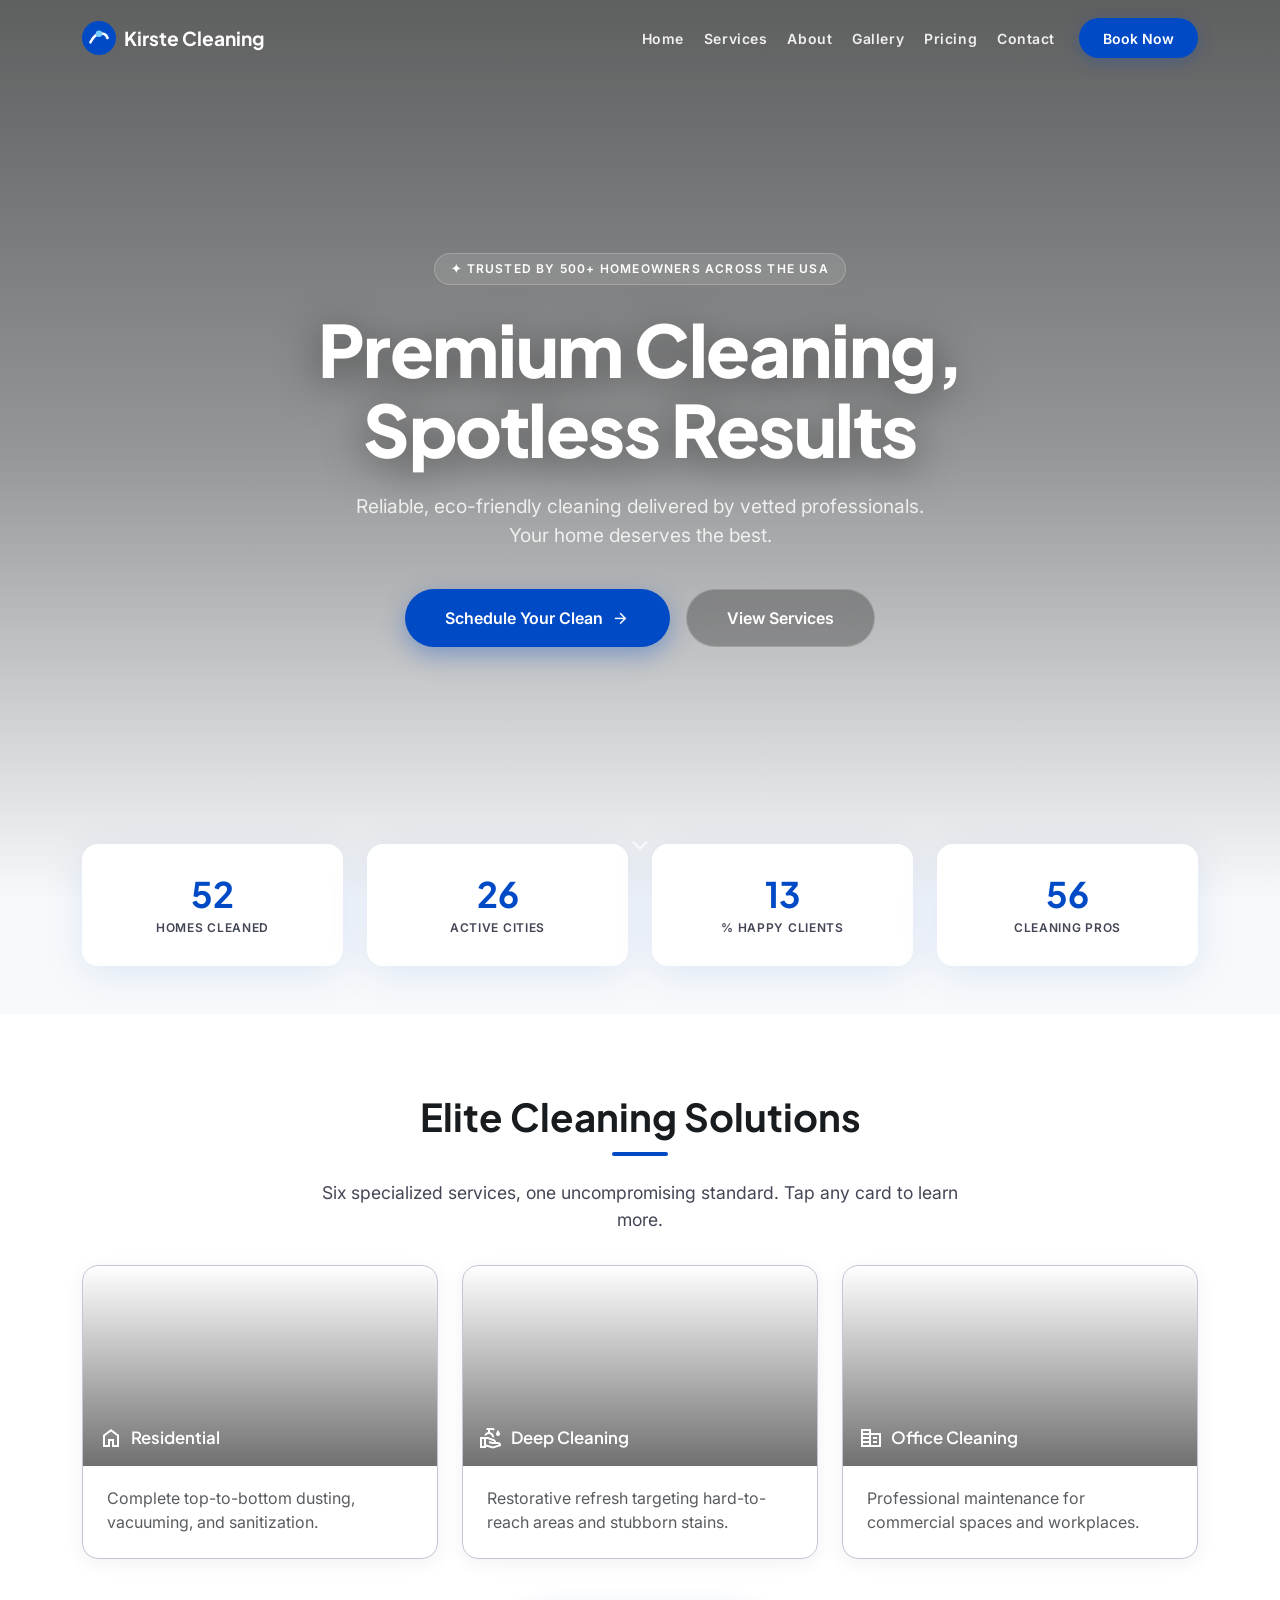
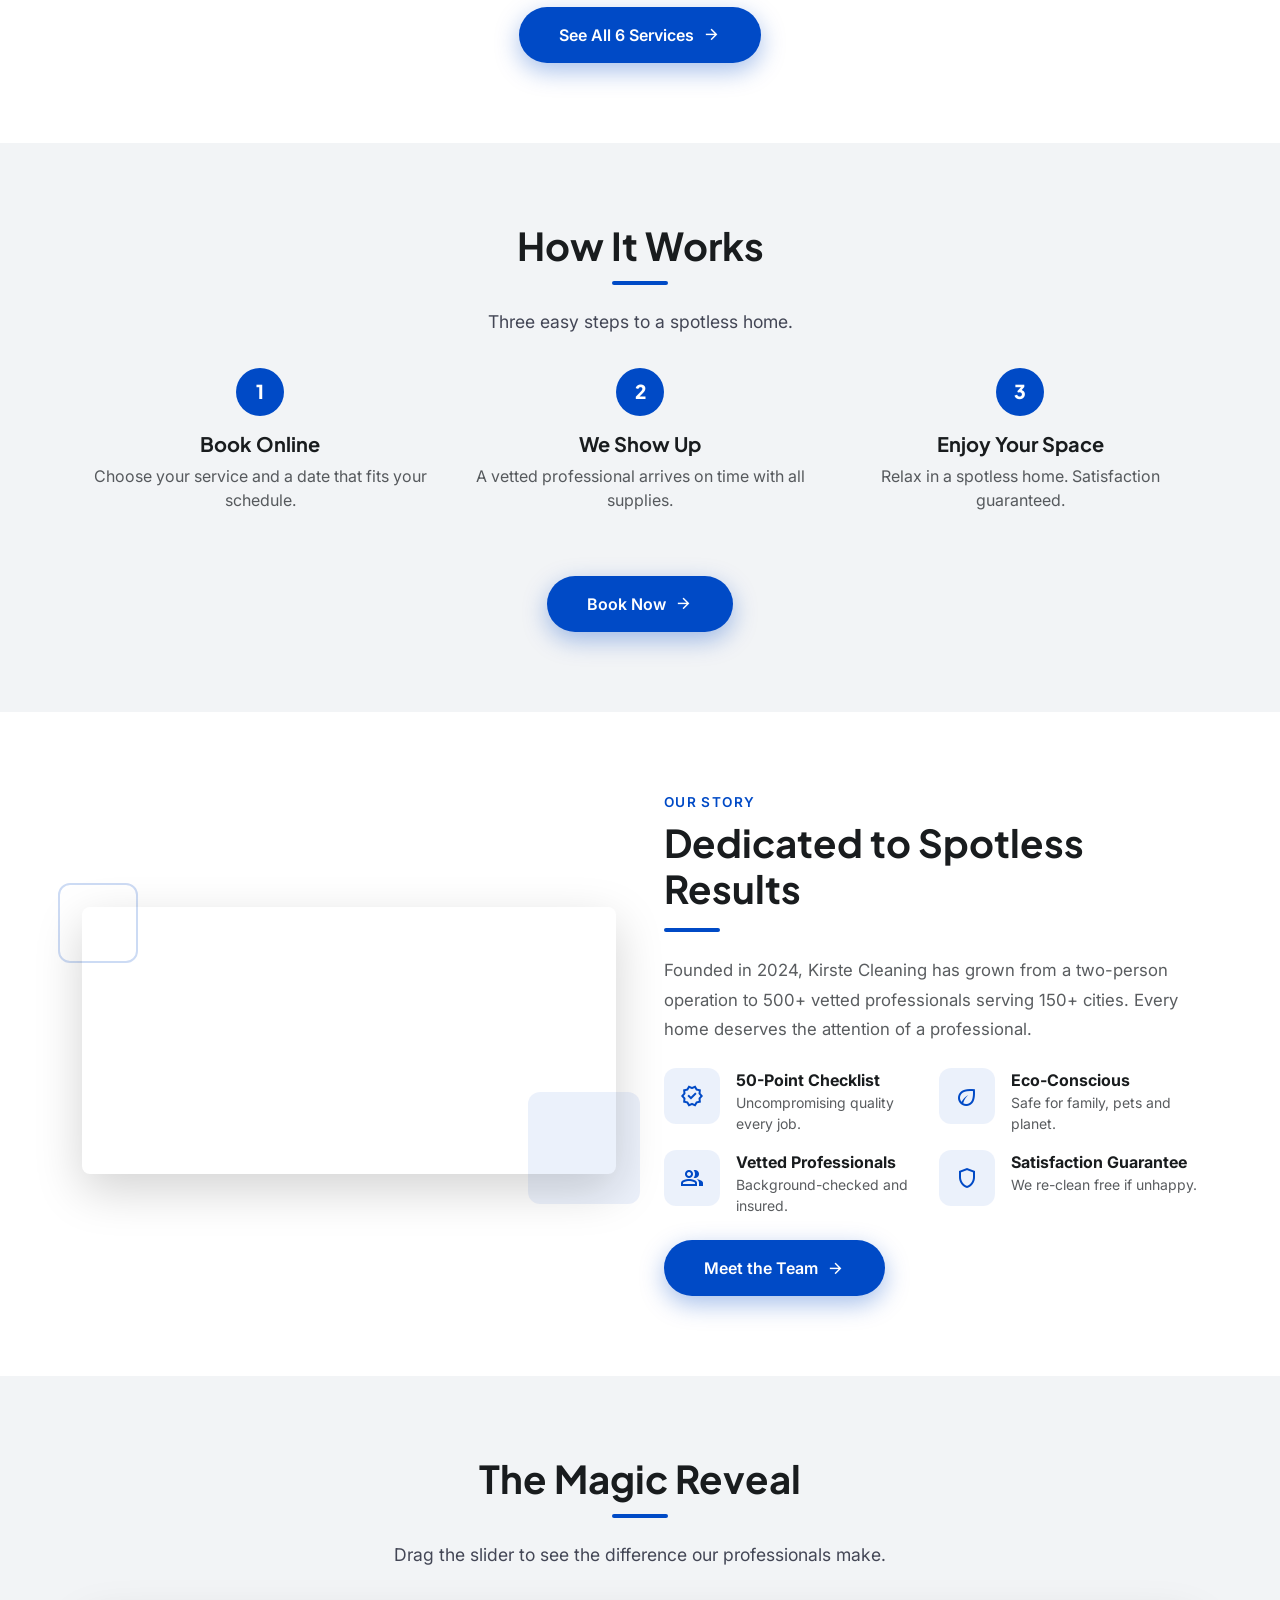
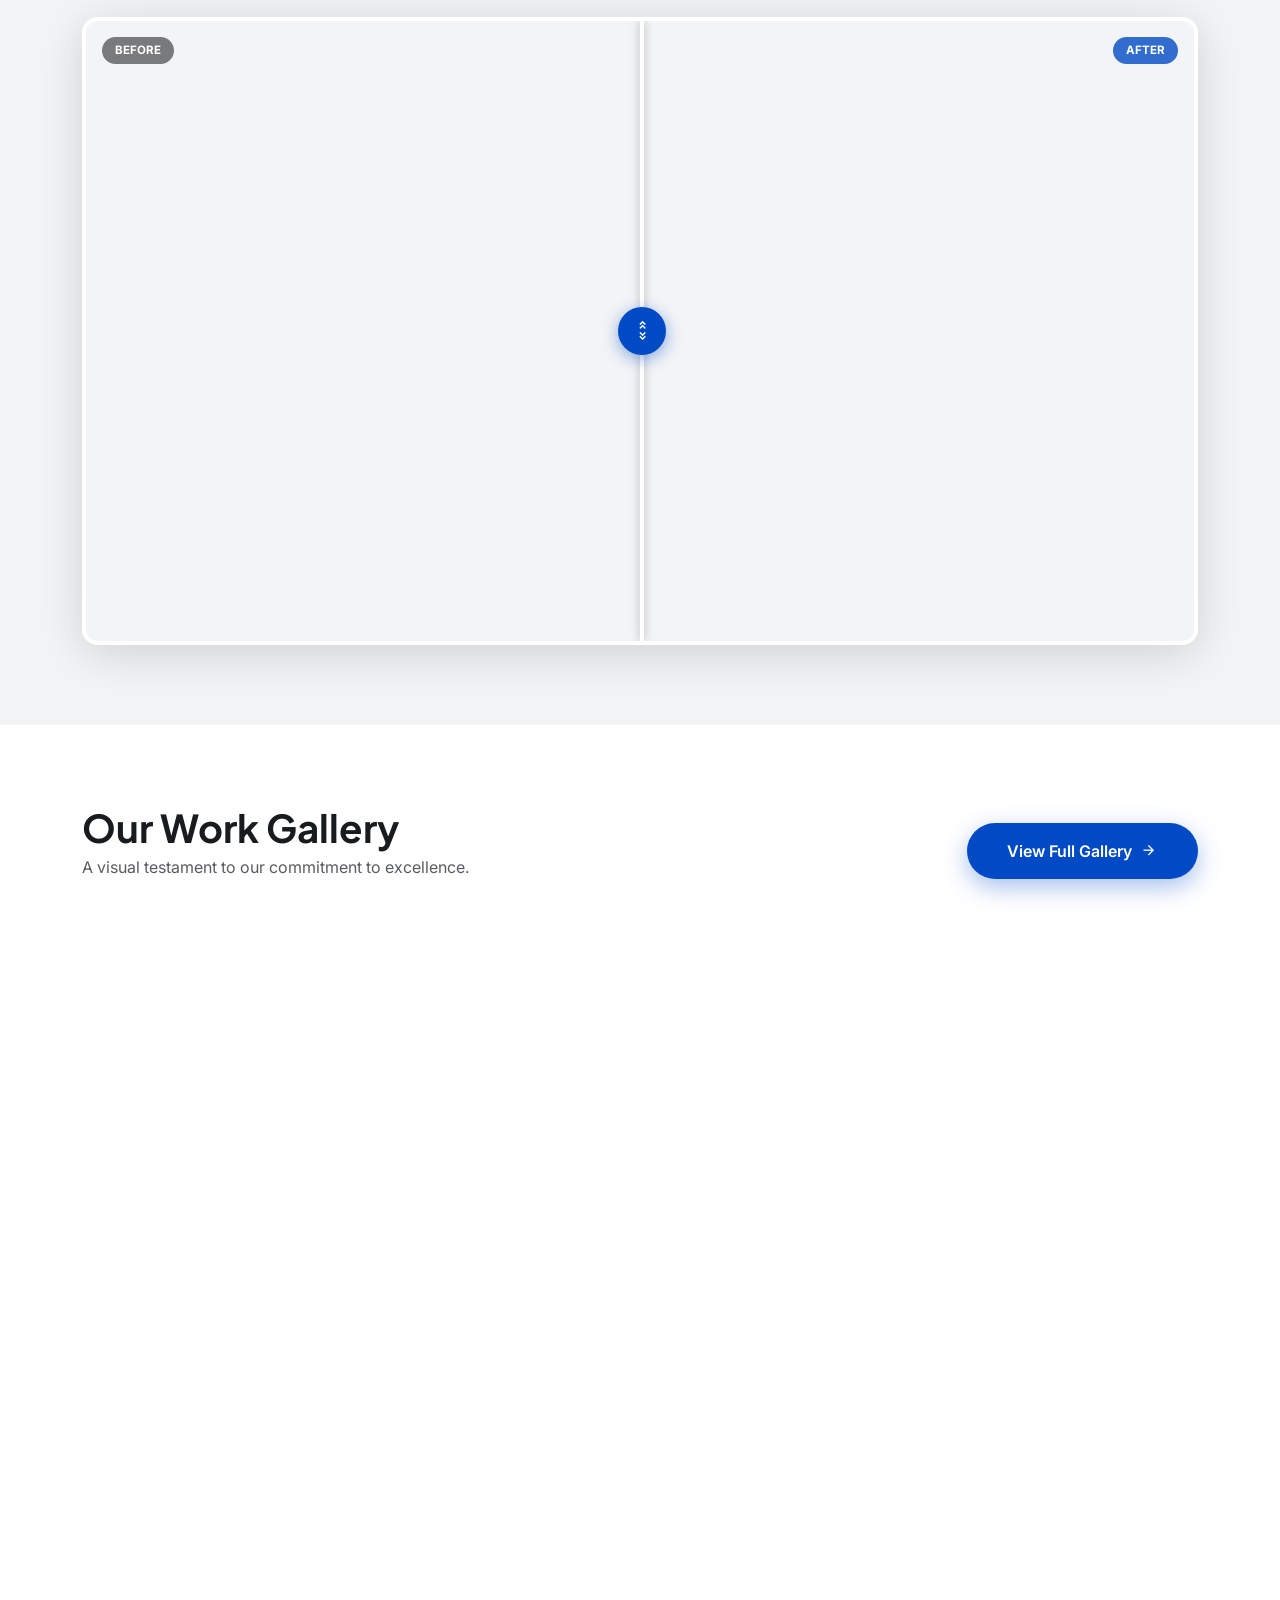
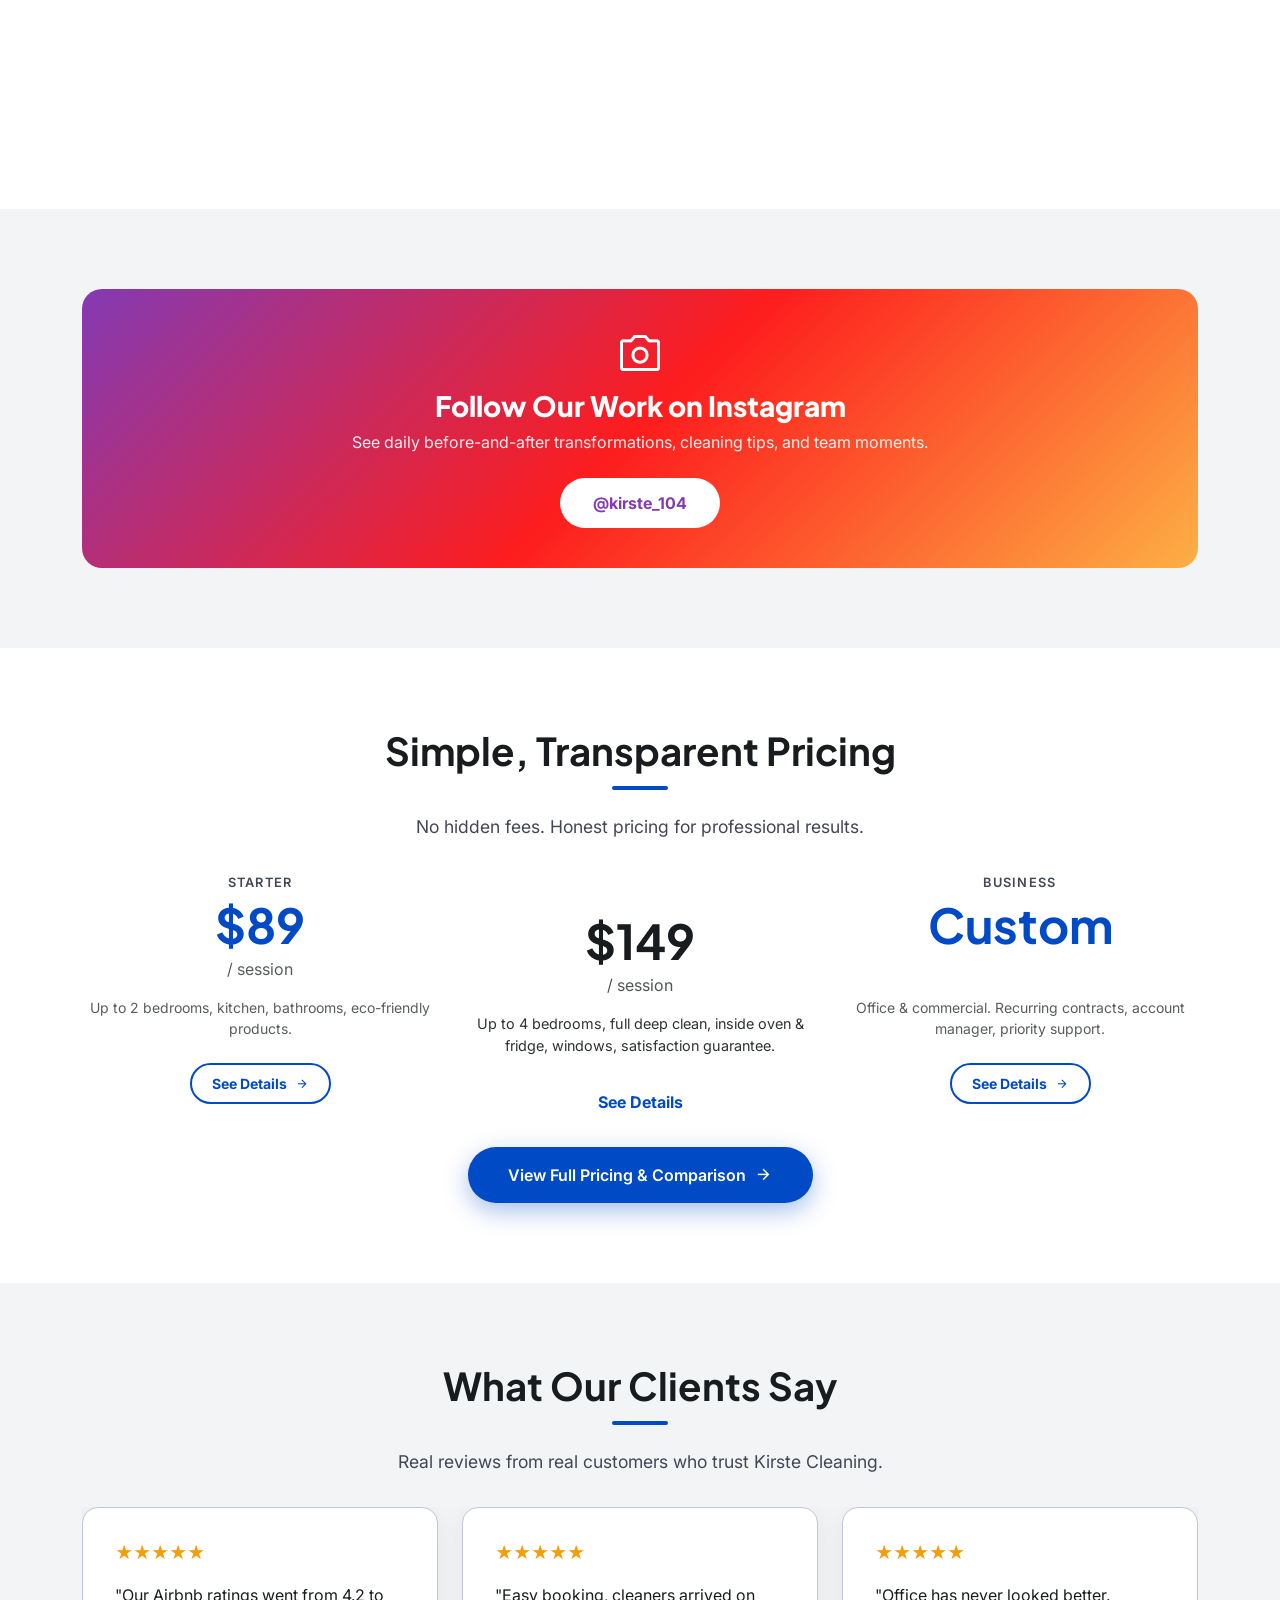
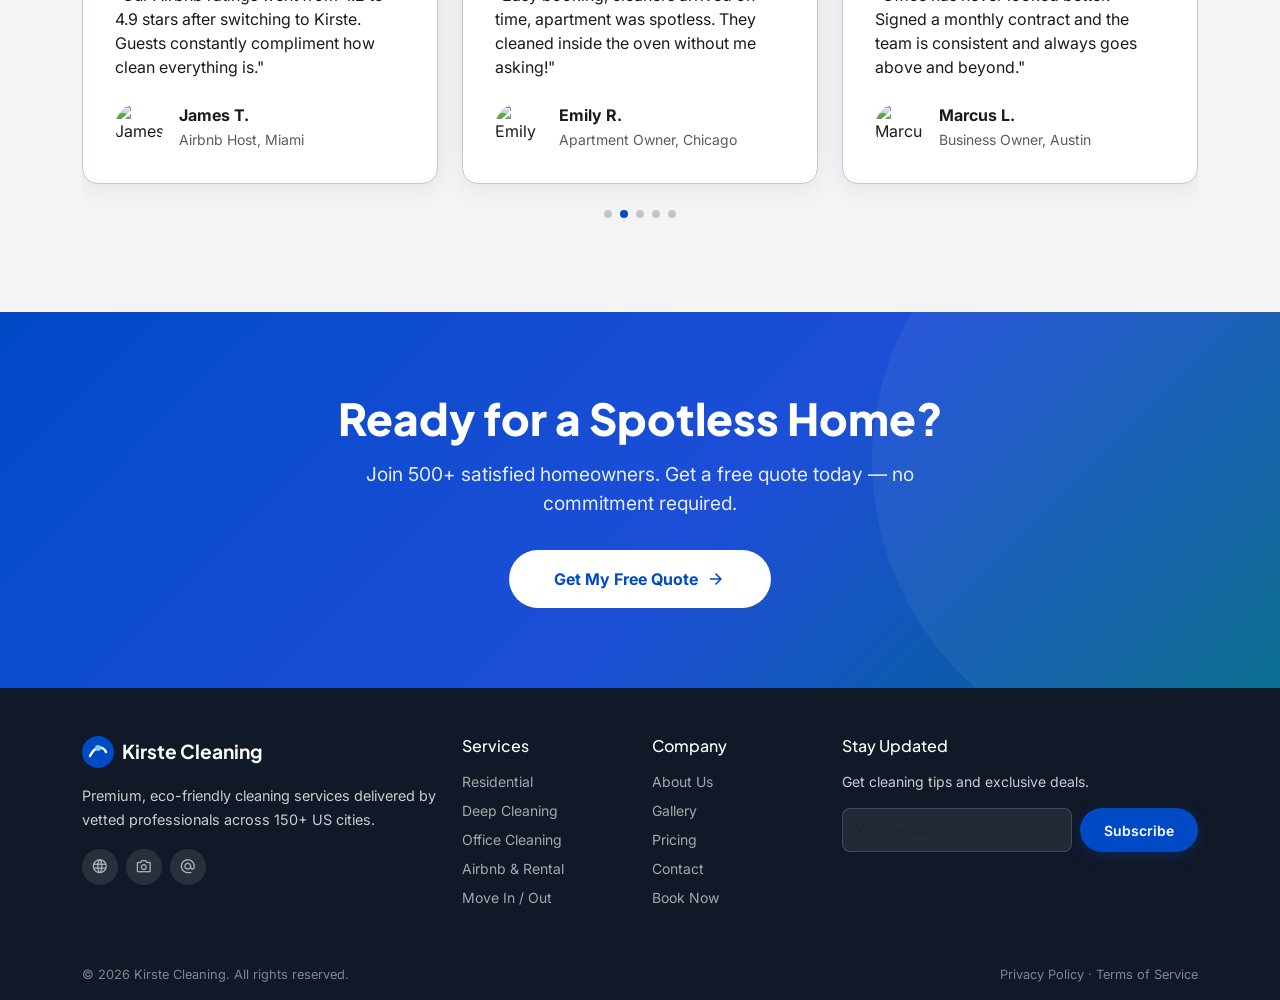
==== index.html @ 47ad7175 "first commit" ====
<!DOCTYPE html>
<html lang="en" class="scroll-smooth">
<head>
  <meta charset="UTF-8" />
  <meta name="viewport" content="width=device-width, initial-scale=1.0" />
  <title>Kirste Cleaning | Premium Professional Cleaning Across the USA</title>
  <meta name="description" content="Kirste Cleaning — premium, eco-friendly cleaning services across 150+ US cities. Book online today." />
  <link rel="stylesheet" href="https://cdn.jsdelivr.net/npm/bootstrap@5.3.3/dist/css/bootstrap.min.css" />
  <link rel="preconnect" href="https://fonts.googleapis.com" />
  <link rel="preconnect" href="https://fonts.gstatic.com" crossorigin />
  <link href="https://fonts.googleapis.com/css2?family=Inter:wght@400;500;600&family=Plus+Jakarta+Sans:wght@600;700;800&display=swap" rel="stylesheet" />
  <link href="https://fonts.googleapis.com/css2?family=Material+Symbols+Outlined:wght,FILL@100..700,0..1&display=swap" rel="stylesheet" />
  <link href="https://cdn.jsdelivr.net/npm/aos@2.3.4/dist/aos.css" rel="stylesheet" />
  <link rel="stylesheet" href="https://cdn.jsdelivr.net/npm/swiper@11/swiper-bundle.min.css" />
<style>
  :root { --primary:#004ac6; --primary-container:#2563eb; --secondary:#00668a; --background:#f7f9fb; --surface-low:#f2f4f6; --on-surface:#191c1e; --on-surface-variant:#434655; --outline-variant:#c3c6d7; }
  *,*::before,*::after{box-sizing:border-box} html{scroll-behavior:smooth}
  body{font-family:'Inter',sans-serif;background:var(--background);color:var(--on-surface);overflow-x:hidden}
  h1,h2,h3,h4,h5,h6{font-family:'Plus Jakarta Sans',sans-serif}
  /* Navbar */
  #navbar{position:fixed;top:0;width:100%;z-index:1050;transition:all .4s;padding:1rem 0}
  #navbar.scrolled{background:rgba(255,255,255,.96)!important;box-shadow:0 2px 24px rgba(0,74,198,.08);padding:.5rem 0}
  #navbar.scrolled .nav-link,#navbar.scrolled .navbar-brand span{color:var(--on-surface)!important}
  .nav-link{color:rgba(255,255,255,.9)!important;font-size:14px;font-weight:600;letter-spacing:.04em;transition:color .2s}
  .nav-link:hover{color:#fff!important}
  #navbar.scrolled .nav-link:hover,#navbar.scrolled .nav-link.active{color:var(--primary)!important}
  .navbar-brand span{font-family:'Plus Jakarta Sans',sans-serif;font-weight:700;font-size:1.2rem;color:#fff;transition:color .3s}
  .btn-book{background:var(--primary);color:#fff;border-radius:9999px;font-size:14px;font-weight:600;padding:.6rem 1.5rem;border:none;transition:all .25s;box-shadow:0 4px 16px rgba(0,74,198,.25)}
  .btn-book:hover{background:var(--primary-container);color:#fff;transform:scale(1.04)}
  .navbar-toggler{border-color:rgba(255,255,255,.4)} .navbar-toggler-icon{filter:invert(1)}
  #navbar.scrolled .navbar-toggler{border-color:var(--outline-variant)} #navbar.scrolled .navbar-toggler-icon{filter:none}
  /* Hero */
  #hero{position:relative;height:100vh;display:flex;align-items:center;justify-content:center;overflow:hidden}
  .hero-bg{position:absolute;inset:0;overflow:hidden}
  .hero-bg video{width:100%;height:100%;object-fit:cover;display:block}
  .hero-overlay{position:absolute;inset:0;background:linear-gradient(to bottom,rgba(0,0,0,.62),rgba(0,0,0,.4),var(--background));z-index:1}
  .hero-content{position:relative;z-index:2;text-align:center;color:#fff;max-width:900px;padding:0 1rem}
  .badge-trust{display:inline-block;background:rgba(255,255,255,.1);backdrop-filter:blur(8px);border:1px solid rgba(255,255,255,.22);border-radius:9999px;padding:.4rem 1rem;font-size:.75rem;font-weight:600;letter-spacing:.1em;margin-bottom:1.5rem}
  .hero-title{font-size:clamp(2.5rem,6vw,4.5rem);font-weight:800;line-height:1.1;letter-spacing:-.02em;margin-bottom:1.5rem;text-shadow:0 8px 40px rgba(0,0,0,.5)}
  .hero-sub{font-size:1.2rem;color:rgba(255,255,255,.82);margin-bottom:2.5rem}
  .btn-hero{border-radius:9999px;padding:1rem 2.5rem;font-weight:600;font-size:1rem;transition:all .3s;display:inline-flex;align-items:center;gap:.5rem}
  .btn-hero-primary{background:var(--primary);color:#fff;border:none;box-shadow:0 8px 24px rgba(0,74,198,.35)}
  .btn-hero-primary:hover{background:var(--primary-container);color:#fff;transform:translateY(-3px);box-shadow:0 0 30px rgba(37,99,235,.5)}
  .btn-hero-outline{background:rgba(0,0,0,.28);color:#fff;border:1px solid rgba(255,255,255,.2);backdrop-filter:blur(10px)}
  .btn-hero-outline:hover{background:rgba(255,255,255,.18);color:#fff}
  .scroll-down{position:absolute;bottom:2rem;left:50%;transform:translateX(-50%);animation:bounce 2s infinite;z-index:2}
  @keyframes bounce{0%,100%{transform:translateX(-50%) translateY(0)}50%{transform:translateX(-50%) translateY(-10px)}}
  /* Sections */
  .py-section{padding:5rem 0}
  .section-heading{font-size:clamp(1.8rem,3vw,2.6rem);font-weight:700;color:var(--on-surface);margin-bottom:.75rem}
  .section-sub{font-size:1.1rem;color:var(--on-surface-variant);max-width:680px;margin:0 auto 2rem}
  .divider{height:4px;width:3.5rem;background:var(--primary);border-radius:9999px;margin:0 auto 1.5rem}
  /* Stats */
  .stat-card{background:rgba(255,255,255,.95);backdrop-filter:blur(20px);border:1px solid rgba(255,255,255,.7);border-radius:1rem;padding:1.75rem 1rem;text-align:center;box-shadow:0 8px 40px rgba(0,74,198,.1)}
  .stat-num{font-family:'Plus Jakarta Sans',sans-serif;font-size:2.2rem;font-weight:700;color:var(--primary);line-height:1.2}
  .stat-label{font-size:.75rem;font-weight:600;color:var(--on-surface-variant);letter-spacing:.06em;margin-top:.25rem;text-transform:uppercase}
  /* Service cards */
  .service-card{border-radius:1rem;overflow:hidden;background:#fff;border:1px solid var(--outline-variant);transition:all .4s cubic-bezier(.22,1,.36,1);box-shadow:0 4px 20px rgba(0,0,0,.06)}
  .service-card:hover{box-shadow:0 20px 60px rgba(0,74,198,.13);transform:translateY(-6px)}
  .card-img-wrap{height:200px;overflow:hidden;position:relative}
  .card-bg{width:100%;height:100%;object-fit:cover;display:block;transition:transform .6s}
  .service-card:hover .card-bg{transform:scale(1.08)}
  .card-img-wrap video::-webkit-media-controls{display:none!important}
  .card-img-wrap video::-webkit-media-controls-enclosure{display:none!important}
  .card-grad{position:absolute;inset:0;background:linear-gradient(to top,rgba(0,0,0,.56),transparent)}
  .card-lbl{position:absolute;bottom:1rem;left:1rem;color:#fff;display:flex;align-items:center;gap:.5rem;font-family:'Plus Jakarta Sans',sans-serif;font-weight:600;font-size:1.05rem}
  .card-body-pad{padding:1.25rem 1.5rem 1.5rem}
  .learn-link{color:var(--primary);font-size:.875rem;font-weight:600;text-decoration:none;display:inline-flex;align-items:center;gap:.4rem;transition:gap .2s}
  .service-card:hover .learn-link{gap:.75rem}
  /* BA Slider */
  .ba-wrap{position:relative;overflow:hidden;border-radius:1rem;box-shadow:0 8px 48px rgba(0,0,0,.15);border:4px solid #fff;aspect-ratio:16/9}
  .ba-after,.ba-before{position:absolute;inset:0;background-size:cover;background-position:center}
  .ba-before{z-index:2;width:50%}
  .ba-handle{position:absolute;top:0;bottom:0;left:50%;width:4px;background:#fff;z-index:3;cursor:ew-resize;box-shadow:0 0 10px rgba(0,0,0,.3)}
  .ba-btn{position:absolute;top:50%;left:50%;transform:translate(-50%,-50%);width:3rem;height:3rem;background:var(--primary);border-radius:50%;display:flex;align-items:center;justify-content:center;color:#fff;box-shadow:0 4px 16px rgba(0,74,198,.45)}
  .ba-tag{position:absolute;top:1rem;z-index:4;background:rgba(0,0,0,.5);color:#fff;font-size:.72rem;font-weight:700;padding:.3rem .8rem;border-radius:9999px}
  /* Gallery */
  .masonry{columns:3;column-gap:1rem}
  .masonry-item{break-inside:avoid;margin-bottom:1rem;border-radius:.75rem;overflow:hidden;cursor:pointer;position:relative}
  .masonry-item .thumb{width:100%;display:block;background-size:cover;background-position:center;transition:transform .5s}
  .masonry-item:hover .thumb{transform:scale(1.05)}
  .masonry-item .overlay-text{position:absolute;inset:0;background:rgba(0,74,198,.0);transition:background .3s;display:flex;align-items:center;justify-content:center}
  .masonry-item:hover .overlay-text{background:rgba(0,74,198,.18)}
  @media(max-width:768px){.masonry{columns:2}}
  @media(max-width:480px){.masonry{columns:1}}
  /* Testimonials */
  .testimonial-card{background:#fff;border-radius:1rem;padding:2rem;box-shadow:0 4px 24px rgba(0,0,0,.07);border:1px solid var(--outline-variant)}
  .stars{color:#f59e0b;font-size:1.1rem}
  .avatar{width:48px;height:48px;border-radius:50%;object-fit:cover}
  .swiper-pagination-bullet-active{background:var(--primary)!important}
  /* CTA */
  .cta-band{background:linear-gradient(135deg,var(--primary) 0%,#1d4ed8 55%,var(--secondary) 100%);position:relative;overflow:hidden}
  .cta-band::before{content:'';position:absolute;top:-40%;right:-15%;width:600px;height:600px;border-radius:50%;background:rgba(255,255,255,.05);pointer-events:none}
  /* Steps */
  .step-circle{width:3rem;height:3rem;border-radius:50%;background:var(--primary);color:#fff;font-family:'Plus Jakarta Sans',sans-serif;font-weight:800;font-size:1.2rem;display:flex;align-items:center;justify-content:center;margin:0 auto 1rem}
  /* Why icons */
  .why-icon{width:3.5rem;height:3.5rem;border-radius:.75rem;background:rgba(0,74,198,.08);display:flex;align-items:center;justify-content:center;color:var(--primary)}
  /* Lightbox */
  #lightbox{display:none;position:fixed;inset:0;background:rgba(0,0,0,.93);z-index:9999;align-items:center;justify-content:center}
  #lightbox.active{display:flex}
  #lightbox img,#lightbox video{max-width:90vw;max-height:90vh;border-radius:.5rem}
  #lb-close{position:absolute;top:1.5rem;right:2rem;color:#fff;background:none;border:none;cursor:pointer;line-height:1}
  /* Video gallery items */
  .video-play-overlay{display:none}
  .masonry-item.video-item video::-webkit-media-controls{display:none!important}
  .masonry-item.video-item video::-webkit-media-controls-enclosure{display:none!important}
  /* Scroll top */
  #scrollTop{position:fixed;bottom:2rem;right:2rem;width:3rem;height:3rem;border-radius:50%;background:var(--primary);color:#fff;border:none;display:flex;align-items:center;justify-content:center;box-shadow:0 4px 16px rgba(0,74,198,.3);cursor:pointer;opacity:0;transform:translateY(20px);transition:all .3s;z-index:1000}
  #scrollTop.visible{opacity:1;transform:translateY(0)}
  .toast-wrap{position:fixed;bottom:2rem;left:50%;transform:translateX(-50%);z-index:9999}
  /* Footer */
  footer{background:#111827;color:rgba(255,255,255,.78)}
  footer .brand{font-family:'Plus Jakarta Sans',sans-serif;font-weight:700;font-size:1.2rem;color:#fff}
  footer a{color:rgba(255,255,255,.62);text-decoration:none;transition:color .2s}
  footer a:hover{color:#fff}
  footer h6{color:#fff;font-family:'Plus Jakarta Sans',sans-serif}
  .foot-divider{border-color:rgba(255,255,255,.1)}
  .soc-icon{width:2.25rem;height:2.25rem;border-radius:50%;background:rgba(255,255,255,.1);display:inline-flex;align-items:center;justify-content:center;transition:background .2s}
  .soc-icon:hover{background:var(--primary)}
  /* Preview section link cards */
  .preview-link{display:inline-flex;align-items:center;gap:.5rem;font-weight:700;font-size:.875rem;color:var(--primary);text-decoration:none;border:2px solid var(--primary);border-radius:9999px;padding:.5rem 1.25rem;transition:all .25s}
  .preview-link:hover{background:var(--primary);color:#fff}
</style>
</head>
<body>
<!-- NAVBAR -->
<nav id="navbar" class="navbar navbar-expand-lg">
  <div class="container">
    <a class="navbar-brand d-flex align-items-center gap-2" href="index.html">
      <svg width="34" height="34" viewBox="0 0 32 32" fill="none"><circle cx="16" cy="16" r="16" fill="#004ac6"/><path d="M8 20c2-4 4-7 8-8 4-1 7 1 8 4" stroke="#fff" stroke-width="2.5" stroke-linecap="round"/><circle cx="16" cy="12" r="3" fill="#7bd0ff"/></svg>
      <span>Kirste Cleaning</span>
    </a>
    <button class="navbar-toggler" type="button" data-bs-toggle="collapse" data-bs-target="#navMenu" aria-label="Toggle navigation"><span class="navbar-toggler-icon"></span></button>
    <div class="collapse navbar-collapse" id="navMenu">
      <ul class="navbar-nav ms-auto align-items-lg-center gap-lg-1 mb-2 mb-lg-0">
        <li class="nav-item"><a class="nav-link active" href="index.html">Home</a></li>
        <li class="nav-item"><a class="nav-link" href="services.html">Services</a></li>
        <li class="nav-item"><a class="nav-link" href="about.html">About</a></li>
        <li class="nav-item"><a class="nav-link" href="gallery.html">Gallery</a></li>
        <li class="nav-item"><a class="nav-link" href="pricing.html">Pricing</a></li>
        <li class="nav-item"><a class="nav-link" href="contact.html">Contact</a></li>
      </ul>
      <a class="btn btn-book ms-lg-3 mt-2 mt-lg-0" href="booking.html">Book Now</a>
    </div>
  </div>
</nav>

<!-- HERO -->
<section id="hero">
  <div class="hero-bg">
    <video autoplay muted loop playsinline poster="">
      <source src="src/assets/vidoes/Herobgvideo.MOV" type="video/mp4">
    </video>
  </div>
  <div class="hero-overlay"></div>
  <div class="hero-content">
    <div class="badge-trust" data-aos="fade-down">✦ TRUSTED BY 500+ HOMEOWNERS ACROSS THE USA</div>
    <h1 class="hero-title" data-aos="fade-up" data-aos-delay="100">Premium Cleaning,<br/>Spotless Results</h1>
    <p class="hero-sub" data-aos="fade-up" data-aos-delay="200">Reliable, eco-friendly cleaning delivered by vetted professionals.<br/>Your home deserves the best.</p>
    <div class="d-flex flex-wrap gap-3 justify-content-center" data-aos="fade-up" data-aos-delay="300">
      <a href="booking.html" class="btn btn-hero btn-hero-primary">Schedule Your Clean <span class="material-symbols-outlined" style="font-size:1.2rem">arrow_forward</span></a>
      <a href="services.html" class="btn btn-hero btn-hero-outline">View Services</a>
    </div>
  </div>
  <div class="scroll-down"><span class="material-symbols-outlined" style="font-size:2rem;color:rgba(255,255,255,.75)">expand_more</span></div>
</section>

<!-- STATS -->
<section style="position:relative;z-index:10;margin-top:-5rem;padding-bottom:3rem">
  <div class="container">
    <div class="row g-4">
      <div class="col-6 col-md-3" data-aos="fade-up" data-aos-delay="0"><div class="stat-card"><div class="stat-num counter" data-target="500">0</div><div class="stat-label">Homes Cleaned</div></div></div>
      <div class="col-6 col-md-3" data-aos="fade-up" data-aos-delay="100"><div class="stat-card"><div class="stat-num counter" data-target="150">0</div><div class="stat-label">Active Cities</div></div></div>
      <div class="col-6 col-md-3" data-aos="fade-up" data-aos-delay="200"><div class="stat-card"><div class="stat-num counter" data-target="98">0</div><div class="stat-label">% Happy Clients</div></div></div>
      <div class="col-6 col-md-3" data-aos="fade-up" data-aos-delay="300"><div class="stat-card"><div class="stat-num counter" data-target="500">0</div><div class="stat-label">Cleaning Pros</div></div></div>
    </div>
  </div>
</section>

<!-- SERVICES PREVIEW → services.html -->
<section class="py-section bg-white">
  <div class="container">
    <div class="text-center" data-aos="fade-up">
      <h2 class="section-heading">Elite Cleaning Solutions</h2>
      <div class="divider"></div>
      <p class="section-sub">Six specialized services, one uncompromising standard. Tap any card to learn more.</p>
    </div>
    <div class="row g-4 mb-5">
      <div class="col-md-6 col-lg-4" data-aos="fade-up" data-aos-delay="0">
        <a href="services.html" style="text-decoration:none">
          <div class="service-card h-100">
            <div class="card-img-wrap">
              <video class="card-bg" style="width:100%;height:100%;object-fit:cover;display:block" src="src/assets/vidoes/IMG_1624.MP4" autoplay muted loop playsinline></video>
              <div class="card-grad"></div><div class="card-lbl"><span class="material-symbols-outlined">home</span> Residential</div>
            </div>
            <div class="card-body-pad"><p class="text-muted mb-0">Complete top-to-bottom dusting, vacuuming, and sanitization.</p></div>
          </div>
        </a>
      </div>
      <div class="col-md-6 col-lg-4" data-aos="fade-up" data-aos-delay="100">
        <a href="services.html" style="text-decoration:none">
          <div class="service-card h-100">
            <div class="card-img-wrap">
              <video class="card-bg" style="width:100%;height:100%;object-fit:cover;display:block" src="src/assets/vidoes/IMG_1625.MOV" autoplay muted loop playsinline></video>
              <div class="card-grad"></div><div class="card-lbl"><span class="material-symbols-outlined">clean_hands</span> Deep Cleaning</div>
            </div>
            <div class="card-body-pad"><p class="text-muted mb-0">Restorative refresh targeting hard-to-reach areas and stubborn stains.</p></div>
          </div>
        </a>
      </div>
      <div class="col-md-6 col-lg-4" data-aos="fade-up" data-aos-delay="200">
        <a href="services.html" style="text-decoration:none">
          <div class="service-card h-100">
            <div class="card-img-wrap">
              <video class="card-bg" style="width:100%;height:100%;object-fit:cover;display:block" src="src/assets/vidoes/IMG_1626.MOV" autoplay muted loop playsinline></video>
              <div class="card-grad"></div><div class="card-lbl"><span class="material-symbols-outlined">corporate_fare</span> Office Cleaning</div>
            </div>
            <div class="card-body-pad"><p class="text-muted mb-0">Professional maintenance for commercial spaces and workplaces.</p></div>
          </div>
        </a>
      </div>
    </div>
    <div class="text-center" data-aos="fade-up">
      <a href="services.html" class="btn btn-hero btn-hero-primary">See All 6 Services <span class="material-symbols-outlined" style="font-size:1.2rem">arrow_forward</span></a>
    </div>
  </div>
</section>

<!-- HOW IT WORKS -->
<section class="py-section" style="background:var(--surface-low)">
  <div class="container">
    <div class="text-center" data-aos="fade-up">
      <h2 class="section-heading">How It Works</h2>
      <div class="divider"></div>
      <p class="section-sub">Three easy steps to a spotless home.</p>
    </div>
    <div class="row g-4 mb-5">
      <div class="col-md-4 text-center" data-aos="fade-up" data-aos-delay="0"><div class="step-circle">1</div><h5 class="fw-bold">Book Online</h5><p class="text-muted">Choose your service and a date that fits your schedule.</p></div>
      <div class="col-md-4 text-center" data-aos="fade-up" data-aos-delay="150"><div class="step-circle">2</div><h5 class="fw-bold">We Show Up</h5><p class="text-muted">A vetted professional arrives on time with all supplies.</p></div>
      <div class="col-md-4 text-center" data-aos="fade-up" data-aos-delay="300"><div class="step-circle">3</div><h5 class="fw-bold">Enjoy Your Space</h5><p class="text-muted">Relax in a spotless home. Satisfaction guaranteed.</p></div>
    </div>
    <div class="text-center" data-aos="fade-up">
      <a href="booking.html" class="btn btn-hero btn-hero-primary">Book Now <span class="material-symbols-outlined" style="font-size:1.2rem">arrow_forward</span></a>
    </div>
  </div>
</section>

<!-- ABOUT PREVIEW → about.html -->
<section class="py-section bg-white">
  <div class="container">
    <div class="row align-items-center g-5">
      <div class="col-lg-6" data-aos="fade-right">
        <div class="position-relative">
          <video src="src/assets/vidoes/new.MOV" autoplay muted loop playsinline class="img-fluid rounded-3 shadow-lg position-relative" style="z-index:2;width:100%;object-fit:cover;max-height:420px"></video>
          <div class="position-absolute" style="bottom:-1.5rem;right:-1.5rem;width:7rem;height:7rem;background:rgba(0,74,198,.08);border-radius:.75rem;z-index:1"></div>
          <div class="position-absolute" style="top:-1.5rem;left:-1.5rem;width:5rem;height:5rem;border:2px solid rgba(0,74,198,.2);border-radius:.75rem;z-index:1"></div>
        </div>
      </div>
      <div class="col-lg-6" data-aos="fade-left" data-aos-delay="100">
        <p class="text-uppercase fw-semibold mb-2" style="color:var(--primary);letter-spacing:.1em;font-size:.85rem">Our Story</p>
        <h2 class="section-heading" style="text-align:left">Dedicated to Spotless Results</h2>
        <div class="divider" style="margin:1rem 0 1.5rem"></div>
        <p class="text-muted mb-4" style="font-size:1.05rem;line-height:1.75">Founded in 2024, Kirste Cleaning has grown from a two-person operation to 500+ vetted professionals serving 150+ cities. Every home deserves the attention of a professional.</p>
        <div class="row g-3 mb-4">
          <div class="col-sm-6"><div class="d-flex align-items-start gap-3"><div class="why-icon flex-shrink-0"><span class="material-symbols-outlined">verified</span></div><div><strong>50-Point Checklist</strong><p class="text-muted small mb-0">Uncompromising quality every job.</p></div></div></div>
          <div class="col-sm-6"><div class="d-flex align-items-start gap-3"><div class="why-icon flex-shrink-0"><span class="material-symbols-outlined">eco</span></div><div><strong>Eco-Conscious</strong><p class="text-muted small mb-0">Safe for family, pets and planet.</p></div></div></div>
          <div class="col-sm-6"><div class="d-flex align-items-start gap-3"><div class="why-icon flex-shrink-0"><span class="material-symbols-outlined">group</span></div><div><strong>Vetted Professionals</strong><p class="text-muted small mb-0">Background-checked and insured.</p></div></div></div>
          <div class="col-sm-6"><div class="d-flex align-items-start gap-3"><div class="why-icon flex-shrink-0"><span class="material-symbols-outlined">shield</span></div><div><strong>Satisfaction Guarantee</strong><p class="text-muted small mb-0">We re-clean free if unhappy.</p></div></div></div>
        </div>
        <a href="about.html" class="btn btn-hero btn-hero-primary">Meet the Team <span class="material-symbols-outlined" style="font-size:1.2rem">arrow_forward</span></a>
      </div>
    </div>
  </div>
</section>

<!-- BEFORE / AFTER (standalone — stays on home) -->
<section class="py-section" style="background:var(--surface-low)">
  <div class="container">
    <div class="text-center mb-5" data-aos="fade-up">
      <h2 class="section-heading">The Magic Reveal</h2>
      <div class="divider"></div>
      <p class="section-sub">Drag the slider to see the difference our professionals make.</p>
    </div>
    <div class="ba-wrap" id="baWrap" data-aos="zoom-in">
      <div class="ba-after" style="background-image:url('https://lh3.googleusercontent.com/aida-public/[base64]')"></div>
      <div class="ba-before" id="baBefore" style="background-image:url('https://lh3.googleusercontent.com/aida-public/[base64]')"></div>
      <div class="ba-handle" id="baHandle"><div class="ba-btn"><span class="material-symbols-outlined" style="font-size:1.2rem">unfold_more_double</span></div></div>
      <div class="ba-tag" style="left:1rem">BEFORE</div>
      <div class="ba-tag" style="right:1rem;left:auto;background:rgba(0,74,198,.8)">AFTER</div>
    </div>
  </div>
</section>

<!-- GALLERY PREVIEW → gallery.html -->
<section class="py-section bg-white">
  <div class="container">
    <div class="d-flex flex-column flex-md-row justify-content-between align-items-md-end gap-3 mb-5" data-aos="fade-up">
      <div>
        <h2 class="section-heading mb-1">Our Work Gallery</h2>
        <p class="text-muted mb-0">A visual testament to our commitment to excellence.</p>
      </div>
      <a href="gallery.html" class="btn btn-hero btn-hero-primary flex-shrink-0">View Full Gallery <span class="material-symbols-outlined" style="font-size:1.1rem">arrow_forward</span></a>
    </div>
    <div class="masonry" data-aos="fade-up" data-aos-delay="100">
      <div class="masonry-item video-item" onclick="openVideoLightbox('src/assets/vidoes/new.MOV')">
        <video class="thumb" style="height:300px;object-fit:cover;width:100%;display:block;pointer-events:none" src="src/assets/vidoes/new.MOV" autoplay muted loop playsinline preload="auto"></video>
      </div>
      <div class="masonry-item video-item" onclick="openVideoLightbox('src/assets/vidoes/IMG_1624.MP4')">
        <video class="thumb" style="height:240px;object-fit:cover;width:100%;display:block;pointer-events:none" src="src/assets/vidoes/IMG_1624.MP4" autoplay muted loop playsinline preload="auto"></video>
      </div>
      <div class="masonry-item video-item" onclick="openVideoLightbox('src/assets/vidoes/IMG_1625.MOV')">
        <video class="thumb" style="height:270px;object-fit:cover;width:100%;display:block;pointer-events:none" src="src/assets/vidoes/IMG_1625.MOV" autoplay muted loop playsinline preload="auto"></video>
      </div>
      <div class="masonry-item video-item" onclick="openVideoLightbox('src/assets/vidoes/IMG_1626.MOV')">
        <video class="thumb" style="height:220px;object-fit:cover;width:100%;display:block;pointer-events:none" src="src/assets/vidoes/IMG_1626.MOV" autoplay muted loop playsinline preload="auto"></video>
      </div>
      <div class="masonry-item video-item" onclick="openVideoLightbox('src/assets/vidoes/IMG_1627.MOV')">
        <video class="thumb" style="height:250px;object-fit:cover;width:100%;display:block;pointer-events:none" src="src/assets/vidoes/IMG_1627.MOV" autoplay muted loop playsinline preload="auto"></video>
      </div>
      <div class="masonry-item video-item" onclick="openVideoLightbox('src/assets/vidoes/IMG_1628.MOV')">
        <video class="thumb" style="height:260px;object-fit:cover;width:100%;display:block;pointer-events:none" src="src/assets/vidoes/IMG_1628.MOV" autoplay muted loop playsinline preload="auto"></video>
      </div>
      <div class="masonry-item video-item" onclick="openVideoLightbox('src/assets/vidoes/IMG_1629.MOV')">
        <video class="thumb" style="height:240px;object-fit:cover;width:100%;display:block;pointer-events:none" src="src/assets/vidoes/IMG_1629.MOV" autoplay muted loop playsinline preload="auto"></video>
      </div>
      <div class="masonry-item video-item" onclick="openVideoLightbox('src/assets/vidoes/new.MOV')">
        <video class="thumb" style="height:270px;object-fit:cover;width:100%;display:block;pointer-events:none" src="src/assets/vidoes/new.MOV" autoplay muted loop playsinline preload="auto"></video>
      </div>
    </div>
  </div>
</section>

<!-- INSTAGRAM CTA → kirste_104 -->
<section class="py-section" style="background:var(--surface-low)">
  <div class="container" data-aos="zoom-in">
    <div style="background:linear-gradient(135deg,#833ab4,#fd1d1d,#fcb045);padding:2.5rem 2rem;border-radius:1.25rem;text-align:center;color:#fff">
      <span class="material-symbols-outlined" style="font-size:3rem;display:block;margin-bottom:.75rem">photo_camera</span>
      <h3 style="font-family:'Plus Jakarta Sans',sans-serif;font-weight:800;margin-bottom:.5rem">Follow Our Work on Instagram</h3>
      <p style="opacity:.9;margin-bottom:1.5rem">See daily before-and-after transformations, cleaning tips, and team moments.</p>
      <a href="https://www.instagram.com/kirste_104" target="_blank" rel="noopener" class="btn" style="background:#fff;color:#833ab4;font-weight:700;border-radius:9999px;padding:.75rem 2rem;font-size:1rem">@kirste_104</a>
    </div>
  </div>
</section>

<!-- PRICING PREVIEW → pricing.html -->
<section class="py-section bg-white">
  <div class="container">
    <div class="text-center" data-aos="fade-up">
      <h2 class="section-heading">Simple, Transparent Pricing</h2>
      <div class="divider"></div>
      <p class="section-sub">No hidden fees. Honest pricing for professional results.</p>
    </div>
    <div class="row justify-content-center g-4 mb-4">
      <div class="col-md-4" data-aos="fade-up" data-aos-delay="0">
        <div class="pricing-card h-100 text-center">
          <p class="text-uppercase fw-semibold mb-1" style="color:var(--on-surface-variant);font-size:.8rem;letter-spacing:.1em">Starter</p>
          <div class="display-5 fw-bold mb-1" style="color:var(--primary);font-family:'Plus Jakarta Sans',sans-serif">$89</div>
          <p class="text-muted mb-3">/ session</p>
          <p class="text-muted small">Up to 2 bedrooms, kitchen, bathrooms, eco-friendly products.</p>
          <a href="pricing.html" class="preview-link mt-2">See Details <span class="material-symbols-outlined" style="font-size:.9rem">arrow_forward</span></a>
        </div>
      </div>
      <div class="col-md-4" data-aos="fade-up" data-aos-delay="150">
        <div class="pricing-card featured h-100 text-center position-relative">
          <span class="position-absolute top-0 start-50 translate-middle badge rounded-pill" style="background:rgba(255,255,255,.25);font-size:.75rem;padding:.4rem 1rem;font-weight:600">MOST POPULAR</span>
          <p class="text-uppercase fw-semibold mb-1" style="color:rgba(255,255,255,.75);font-size:.8rem;letter-spacing:.1em;margin-top:1rem">Premium</p>
          <div class="display-5 fw-bold mb-1" style="font-family:'Plus Jakarta Sans',sans-serif">$149</div>
          <p class="mb-3" style="opacity:.75">/ session</p>
          <p style="opacity:.9;font-size:.9rem">Up to 4 bedrooms, full deep clean, inside oven &amp; fridge, windows, satisfaction guarantee.</p>
          <a href="pricing.html" class="btn mt-2" style="background:#fff;color:var(--primary);border-radius:9999px;font-weight:700;padding:.5rem 1.5rem">See Details</a>
        </div>
      </div>
      <div class="col-md-4" data-aos="fade-up" data-aos-delay="300">
        <div class="pricing-card h-100 text-center">
          <p class="text-uppercase fw-semibold mb-1" style="color:var(--on-surface-variant);font-size:.8rem;letter-spacing:.1em">Business</p>
          <div class="display-5 fw-bold mb-1" style="color:var(--primary);font-family:'Plus Jakarta Sans',sans-serif">Custom</div>
          <p class="text-muted mb-3">&nbsp;</p>
          <p class="text-muted small">Office &amp; commercial. Recurring contracts, account manager, priority support.</p>
          <a href="pricing.html" class="preview-link mt-2">See Details <span class="material-symbols-outlined" style="font-size:.9rem">arrow_forward</span></a>
        </div>
      </div>
    </div>
    <div class="text-center" data-aos="fade-up">
      <a href="pricing.html" class="btn btn-hero btn-hero-primary">View Full Pricing &amp; Comparison <span class="material-symbols-outlined" style="font-size:1.2rem">arrow_forward</span></a>
    </div>
  </div>
</section>

<!-- TESTIMONIALS PREVIEW (stays on home — social proof) -->
<section class="py-section" style="background:var(--surface-low)">
  <div class="container">
    <div class="text-center" data-aos="fade-up">
      <h2 class="section-heading">What Our Clients Say</h2>
      <div class="divider"></div>
      <p class="section-sub">Real reviews from real customers who trust Kirste Cleaning.</p>
    </div>
    <div class="swiper testimonialSwiper" data-aos="fade-up" data-aos-delay="100">
      <div class="swiper-wrapper pb-5">
        <div class="swiper-slide"><div class="testimonial-card"><div class="stars mb-3">★★★★★</div><p class="mb-4">"Kirste is on another level. Professional, thorough, and my home smelled amazing. Will never use anyone else!"</p><div class="d-flex align-items-center gap-3"><img src="https://i.pravatar.cc/100?img=1" alt="Sarah M." class="avatar"/><div><strong>Sarah M.</strong><br/><small class="text-muted">Homeowner, New York</small></div></div></div></div>
        <div class="swiper-slide"><div class="testimonial-card"><div class="stars mb-3">★★★★★</div><p class="mb-4">"Our Airbnb ratings went from 4.2 to 4.9 stars after switching to Kirste. Guests constantly compliment how clean everything is."</p><div class="d-flex align-items-center gap-3"><img src="https://i.pravatar.cc/100?img=8" alt="James T." class="avatar"/><div><strong>James T.</strong><br/><small class="text-muted">Airbnb Host, Miami</small></div></div></div></div>
        <div class="swiper-slide"><div class="testimonial-card"><div class="stars mb-3">★★★★★</div><p class="mb-4">"Easy booking, cleaners arrived on time, apartment was spotless. They cleaned inside the oven without me asking!"</p><div class="d-flex align-items-center gap-3"><img src="https://i.pravatar.cc/100?img=5" alt="Emily R." class="avatar"/><div><strong>Emily R.</strong><br/><small class="text-muted">Apartment Owner, Chicago</small></div></div></div></div>
        <div class="swiper-slide"><div class="testimonial-card"><div class="stars mb-3">★★★★★</div><p class="mb-4">"Office has never looked better. Signed a monthly contract and the team is consistent and always goes above and beyond."</p><div class="d-flex align-items-center gap-3"><img src="https://i.pravatar.cc/100?img=12" alt="Marcus L." class="avatar"/><div><strong>Marcus L.</strong><br/><small class="text-muted">Business Owner, Austin</small></div></div></div></div>
        <div class="swiper-slide"><div class="testimonial-card"><div class="stars mb-3">★★★★★</div><p class="mb-4">"Post-renovation deep clean — the house looked brand new. They handled everything perfectly. Worth every penny."</p><div class="d-flex align-items-center gap-3"><img src="https://i.pravatar.cc/100?img=20" alt="Linda K." class="avatar"/><div><strong>Linda K.</strong><br/><small class="text-muted">Homeowner, Seattle</small></div></div></div></div>
      </div>
      <div class="swiper-pagination"></div>
    </div>
  </div>
</section>

<!-- CTA BANNER → booking.html -->
<section class="cta-band py-section text-white text-center">
  <div class="container position-relative" style="z-index:2" data-aos="zoom-in">
    <h2 style="font-family:'Plus Jakarta Sans',sans-serif;font-weight:800;font-size:2.75rem;margin-bottom:1rem">Ready for a Spotless Home?</h2>
    <p style="font-size:1.2rem;opacity:.9;max-width:600px;margin:0 auto 2rem">Join 500+ satisfied homeowners. Get a free quote today — no commitment required.</p>
    <a href="booking.html" class="btn btn-hero" style="background:#fff;color:var(--primary);font-weight:700;padding:1rem 2.75rem">Get My Free Quote <span class="material-symbols-outlined" style="font-size:1.25rem">arrow_forward</span></a>
  </div>
</section>

<!-- FOOTER -->
<footer class="pt-5 pb-3">
  <div class="container">
    <div class="row g-4 mb-4">
      <div class="col-lg-4">
        <div class="d-flex align-items-center gap-2 mb-3"><svg width="32" height="32" viewBox="0 0 32 32" fill="none"><circle cx="16" cy="16" r="16" fill="#004ac6"/><path d="M8 20c2-4 4-7 8-8 4-1 7 1 8 4" stroke="#fff" stroke-width="2.5" stroke-linecap="round"/><circle cx="16" cy="12" r="3" fill="#7bd0ff"/></svg><span class="brand">Kirste Cleaning</span></div>
        <p style="font-size:.9rem;line-height:1.7">Premium, eco-friendly cleaning services delivered by vetted professionals across 150+ US cities.</p>
        <div class="d-flex gap-2 mt-3">
          <a href="#" class="soc-icon" aria-label="Facebook"><span class="material-symbols-outlined" style="font-size:1.1rem">language</span></a>
          <a href="https://www.instagram.com/kirste_104" target="_blank" rel="noopener" class="soc-icon" aria-label="Instagram"><span class="material-symbols-outlined" style="font-size:1.1rem">photo_camera</span></a>
          <a href="#" class="soc-icon" aria-label="Twitter"><span class="material-symbols-outlined" style="font-size:1.1rem">alternate_email</span></a>
        </div>
      </div>
      <div class="col-6 col-lg-2">
        <h6 class="mb-3">Services</h6>
        <ul class="list-unstyled d-flex flex-column gap-2" style="font-size:.875rem">
          <li><a href="services.html">Residential</a></li>
          <li><a href="services.html">Deep Cleaning</a></li>
          <li><a href="services.html">Office Cleaning</a></li>
          <li><a href="services.html">Airbnb &amp; Rental</a></li>
          <li><a href="services.html">Move In / Out</a></li>
        </ul>
      </div>
      <div class="col-6 col-lg-2">
        <h6 class="mb-3">Company</h6>
        <ul class="list-unstyled d-flex flex-column gap-2" style="font-size:.875rem">
          <li><a href="about.html">About Us</a></li>
          <li><a href="gallery.html">Gallery</a></li>
          <li><a href="pricing.html">Pricing</a></li>
          <li><a href="contact.html">Contact</a></li>
          <li><a href="booking.html">Book Now</a></li>
        </ul>
      </div>
      <div class="col-lg-4">
        <h6 class="mb-3">Stay Updated</h6>
        <p style="font-size:.875rem">Get cleaning tips and exclusive deals.</p>
        <form onsubmit="handleNewsletterSubmit(event)" class="d-flex gap-2 mt-3">
          <input type="email" class="form-control" placeholder="Your email" required style="height:44px;border-radius:.5rem;background:rgba(255,255,255,.08);border:1px solid rgba(255,255,255,.15);color:#fff;" />
          <button type="submit" class="btn btn-book flex-shrink-0">Subscribe</button>
        </form>
      </div>
    </div>
    <hr class="foot-divider" />
    <div class="d-flex flex-column flex-md-row justify-content-between align-items-center gap-2" style="font-size:.8rem;opacity:.6">
      <p class="mb-0">&copy; 2026 Kirste Cleaning. All rights reserved.</p>
      <p class="mb-0">Privacy Policy &middot; Terms of Service</p>
    </div>
  </div>
</footer>

<!-- Lightbox -->
<div id="lightbox" role="dialog" aria-modal="true">
  <button id="lb-close" onclick="closeLightbox()" aria-label="Close"><span class="material-symbols-outlined" style="font-size:2.5rem">close</span></button>
  <video id="lb-video" controls autoplay playsinline style="max-width:90vw;max-height:90vh;border-radius:.5rem;outline:none"></video>
</div>

<button id="scrollTop" onclick="window.scrollTo({top:0,behavior:'smooth'})" aria-label="Scroll to top"><span class="material-symbols-outlined" style="font-size:1.25rem">arrow_upward</span></button>
<div class="toast-wrap"><div id="mainToast" class="toast align-items-center text-white bg-dark border-0" role="alert"><div class="d-flex"><div class="toast-body" id="toastMsg"></div><button type="button" class="btn-close btn-close-white me-2 m-auto" data-bs-dismiss="toast"></button></div></div></div>

<script src="https://cdn.jsdelivr.net/npm/bootstrap@5.3.3/dist/js/bootstrap.bundle.min.js"></script>
<script src="https://cdn.jsdelivr.net/npm/aos@2.3.4/dist/aos.js"></script>
<script src="https://cdn.jsdelivr.net/npm/swiper@11/swiper-bundle.min.js"></script>
<script>
  AOS.init({ duration:700, once:true, offset:60 });
  const nav = document.getElementById('navbar');
  window.addEventListener('scroll', () => {
    nav.classList.toggle('scrolled', window.scrollY > 60);
    document.getElementById('scrollTop').classList.toggle('visible', window.scrollY > 400);
  });
  // Counters
  document.querySelectorAll('.counter').forEach(el => {
    new IntersectionObserver(([e], obs) => {
      if (!e.isIntersecting) return; obs.unobserve(el);
      const target = +el.dataset.target, step = Math.ceil(target/125); let cur = 0;
      const t = setInterval(() => { cur = Math.min(cur+step,target); el.textContent = cur.toLocaleString(); if(cur>=target) clearInterval(t); }, 16);
    }, {threshold:.5}).observe(el);
  });
  // Before/After
  const baWrap=document.getElementById('baWrap');
  if(baWrap){
    const baBefore=document.getElementById('baBefore'),baHandle=document.getElementById('baHandle'); let drag=false;
    const upd=x=>{const r=baWrap.getBoundingClientRect(),p=Math.max(2,Math.min(98,((x-r.left)/r.width)*100)); baBefore.style.width=p+'%'; baHandle.style.left=p+'%';};
    baHandle.addEventListener('mousedown',()=>drag=true);
    baWrap.addEventListener('touchstart',e=>{drag=true;upd(e.touches[0].clientX);});
    window.addEventListener('mousemove',e=>{if(drag)upd(e.clientX);});
    window.addEventListener('touchmove',e=>{if(drag)upd(e.touches[0].clientX);});
    window.addEventListener('mouseup',()=>drag=false);
    window.addEventListener('touchend',()=>drag=false);
  }
  // Swiper
  new Swiper('.testimonialSwiper',{slidesPerView:1,spaceBetween:24,pagination:{el:'.swiper-pagination',clickable:true},breakpoints:{640:{slidesPerView:2},1024:{slidesPerView:3}},autoplay:{delay:4500,disableOnInteraction:false},loop:true});
  // Lightbox
  function openVideoLightbox(src){const vid=document.getElementById('lb-video');vid.src=src;vid.load();vid.play();document.getElementById('lightbox').classList.add('active');document.body.style.overflow='hidden';}
  function closeLightbox(){const lb=document.getElementById('lightbox');const vid=document.getElementById('lb-video');lb.classList.remove('active');document.body.style.overflow='';vid.pause();vid.src='';}
  document.addEventListener('keydown',e=>{if(e.key==='Escape')closeLightbox();});
  // Toast
  function showToast(msg){const el=document.getElementById('mainToast'),m=document.getElementById('toastMsg');if(el&&m){m.textContent=msg;new bootstrap.Toast(el,{delay:4000}).show();}}
  function handleNewsletterSubmit(e){e.preventDefault();showToast('📧 Subscribed! Great deals are on the way.');e.target.reset();}
</script>
</body>
</html>
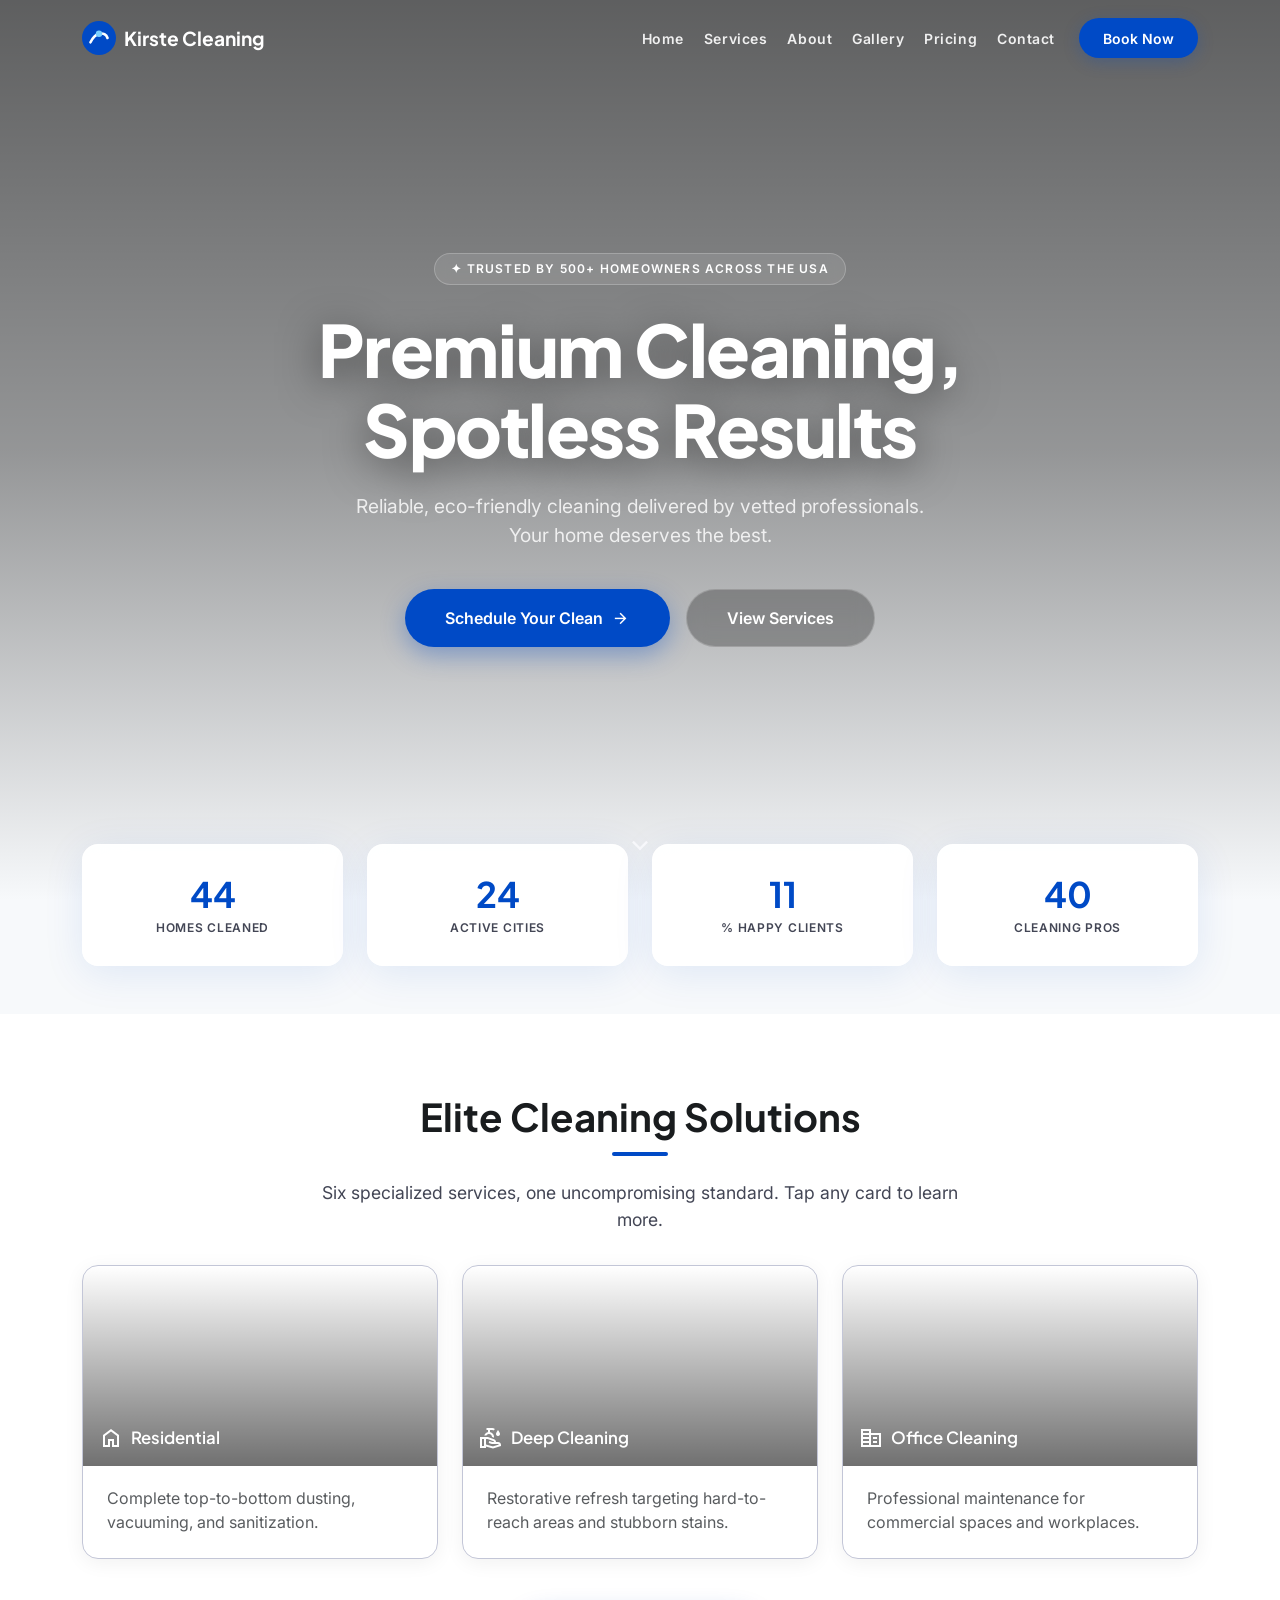
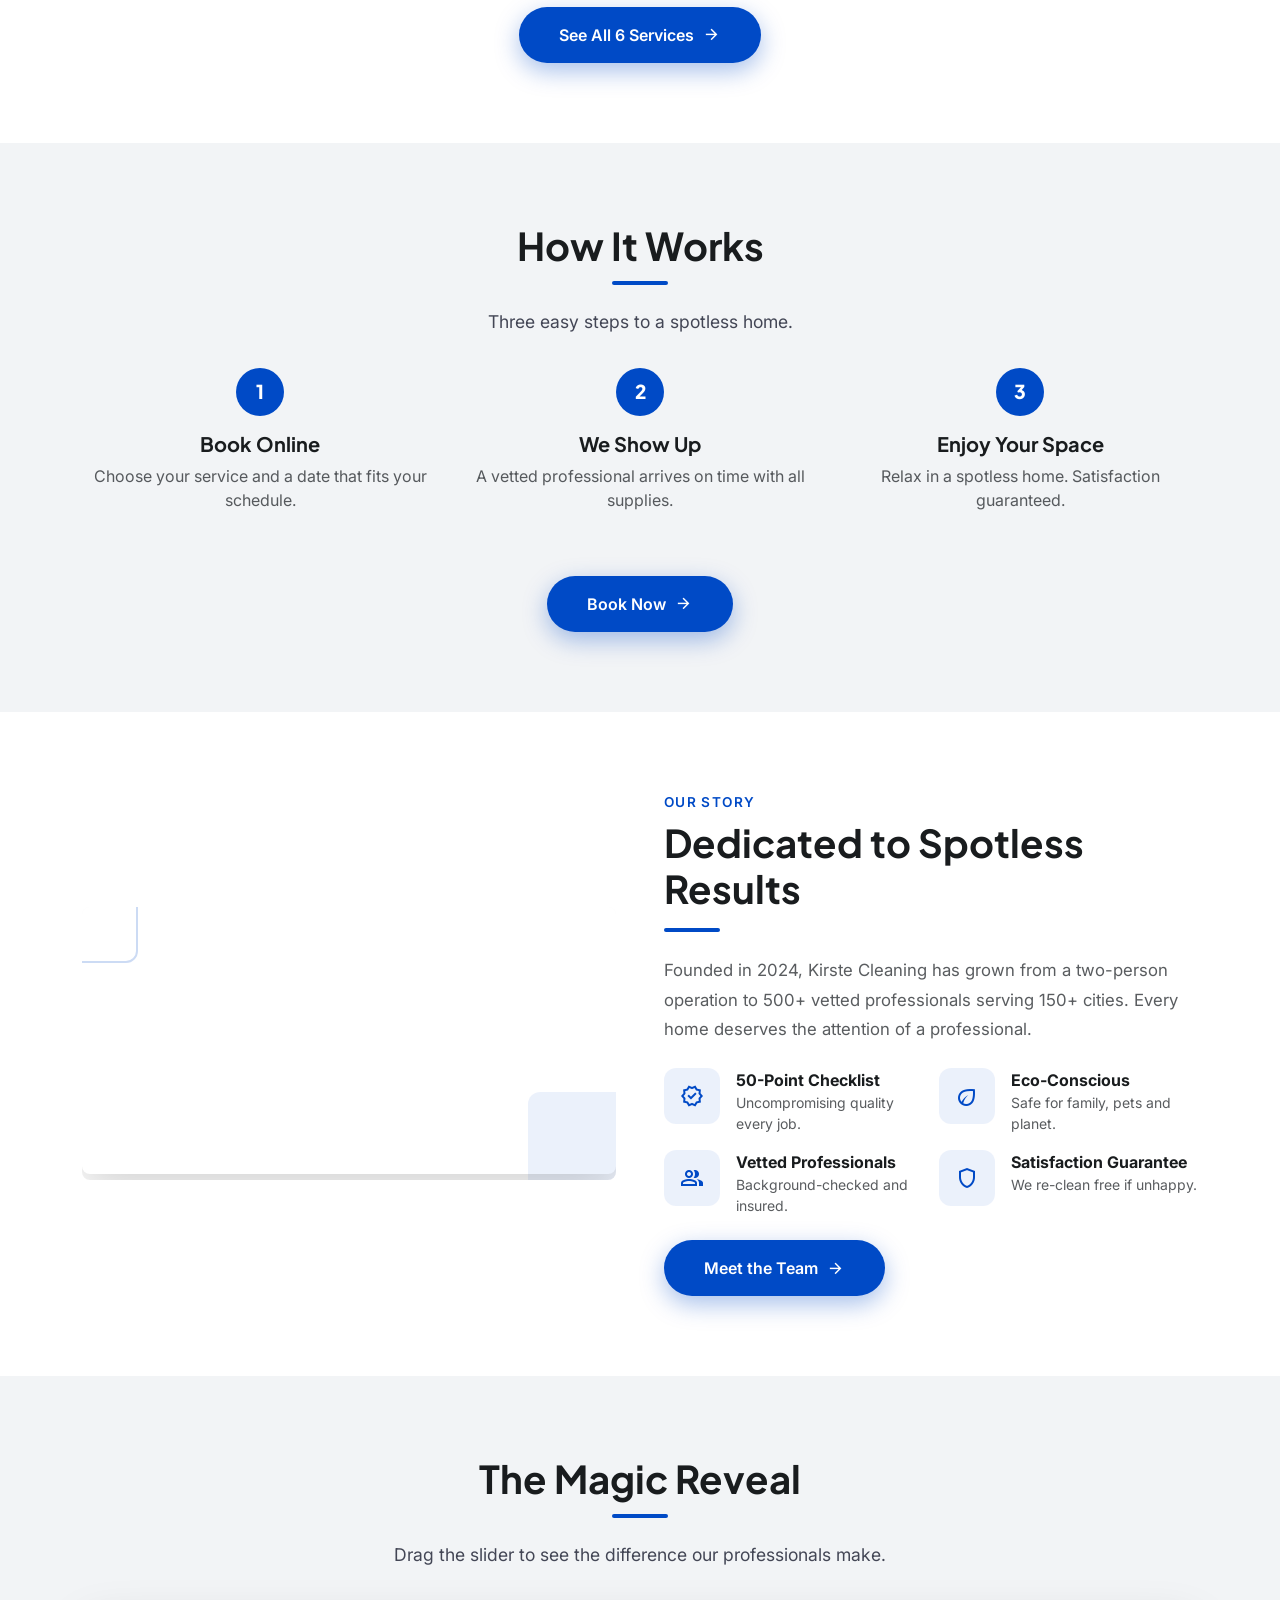
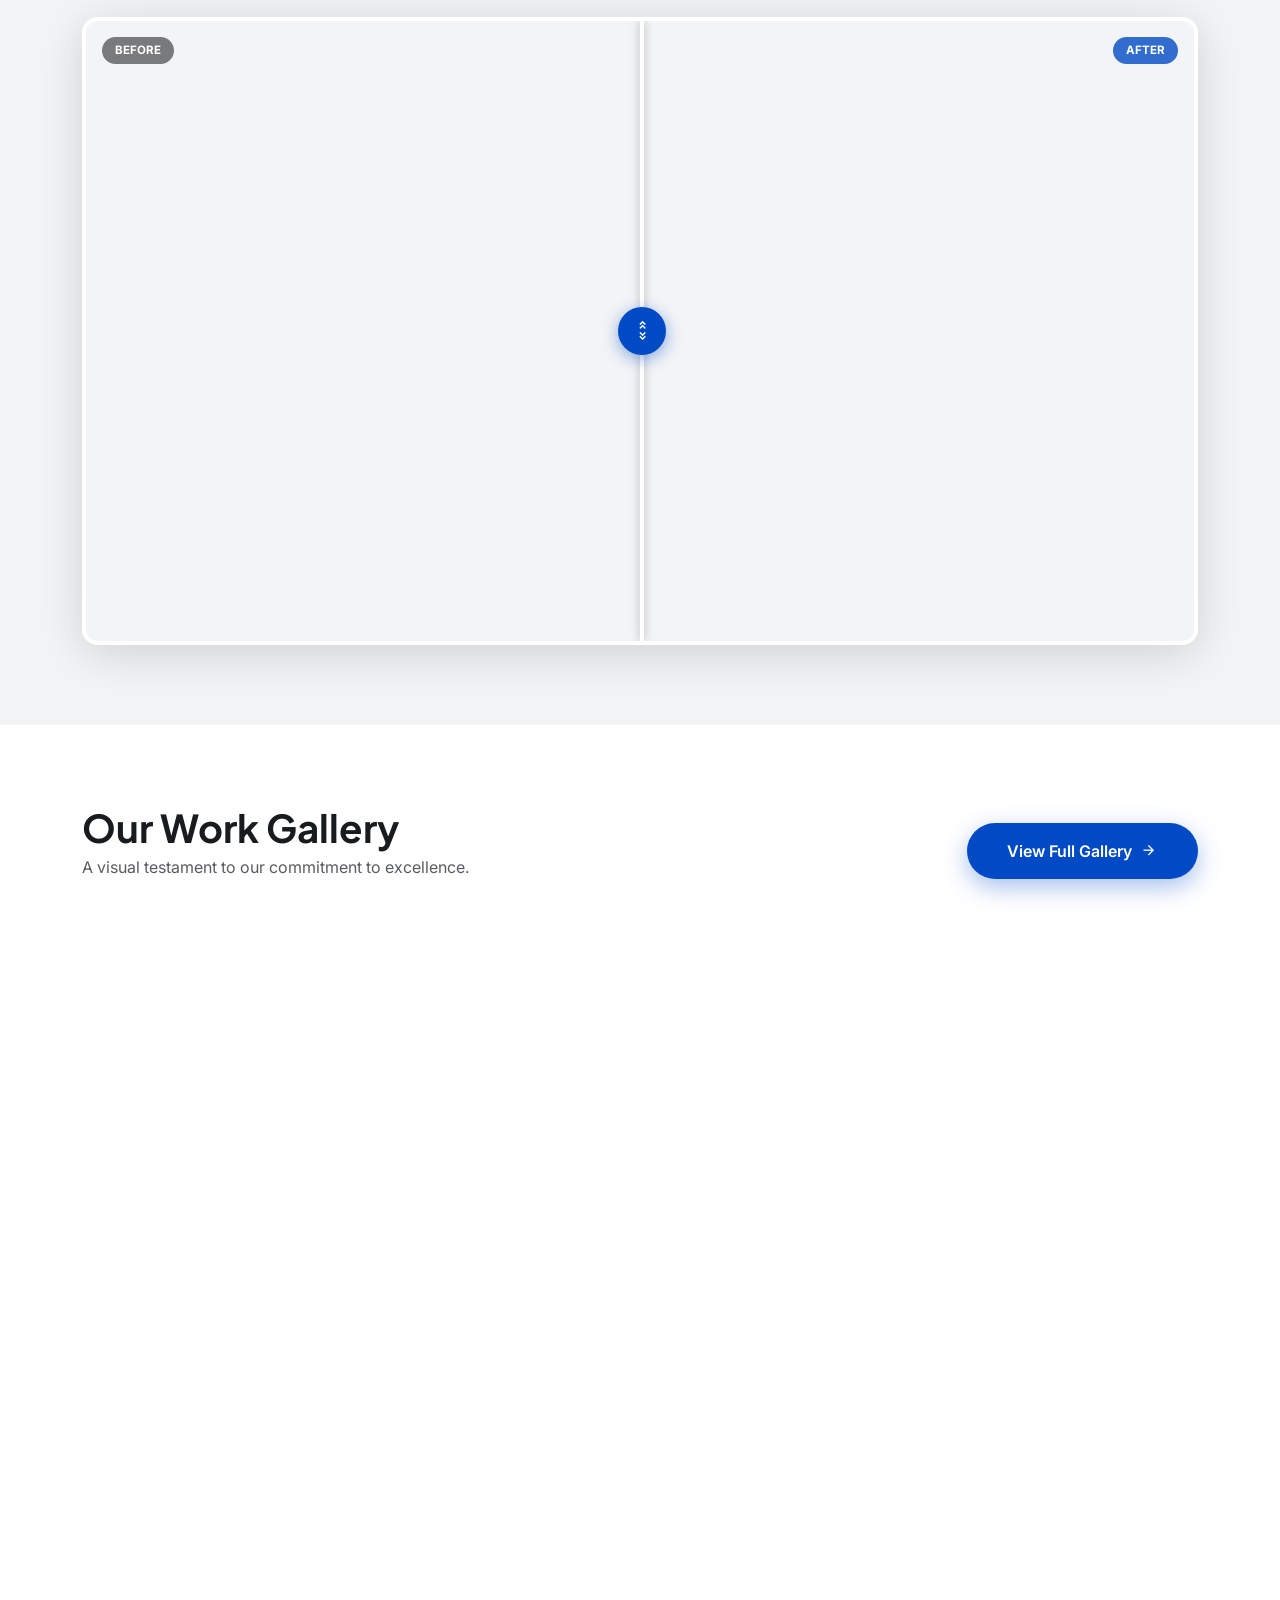
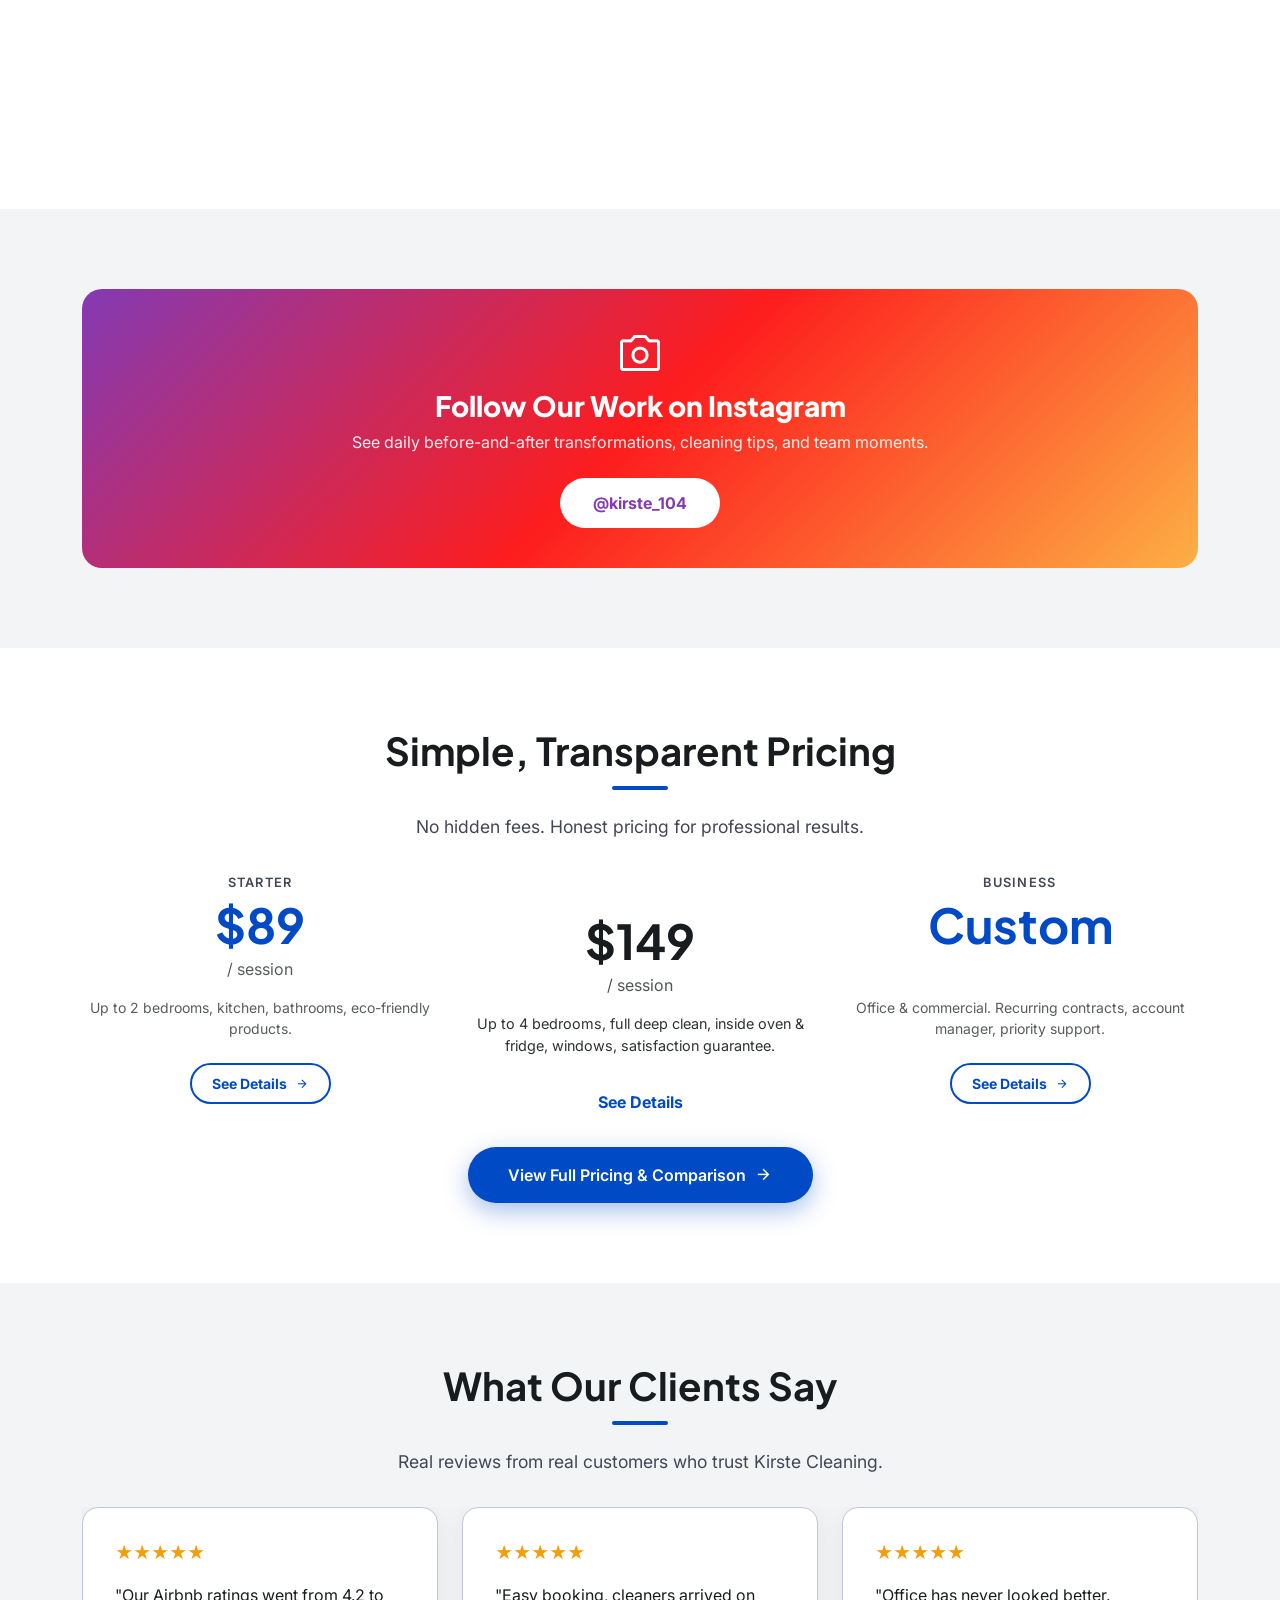
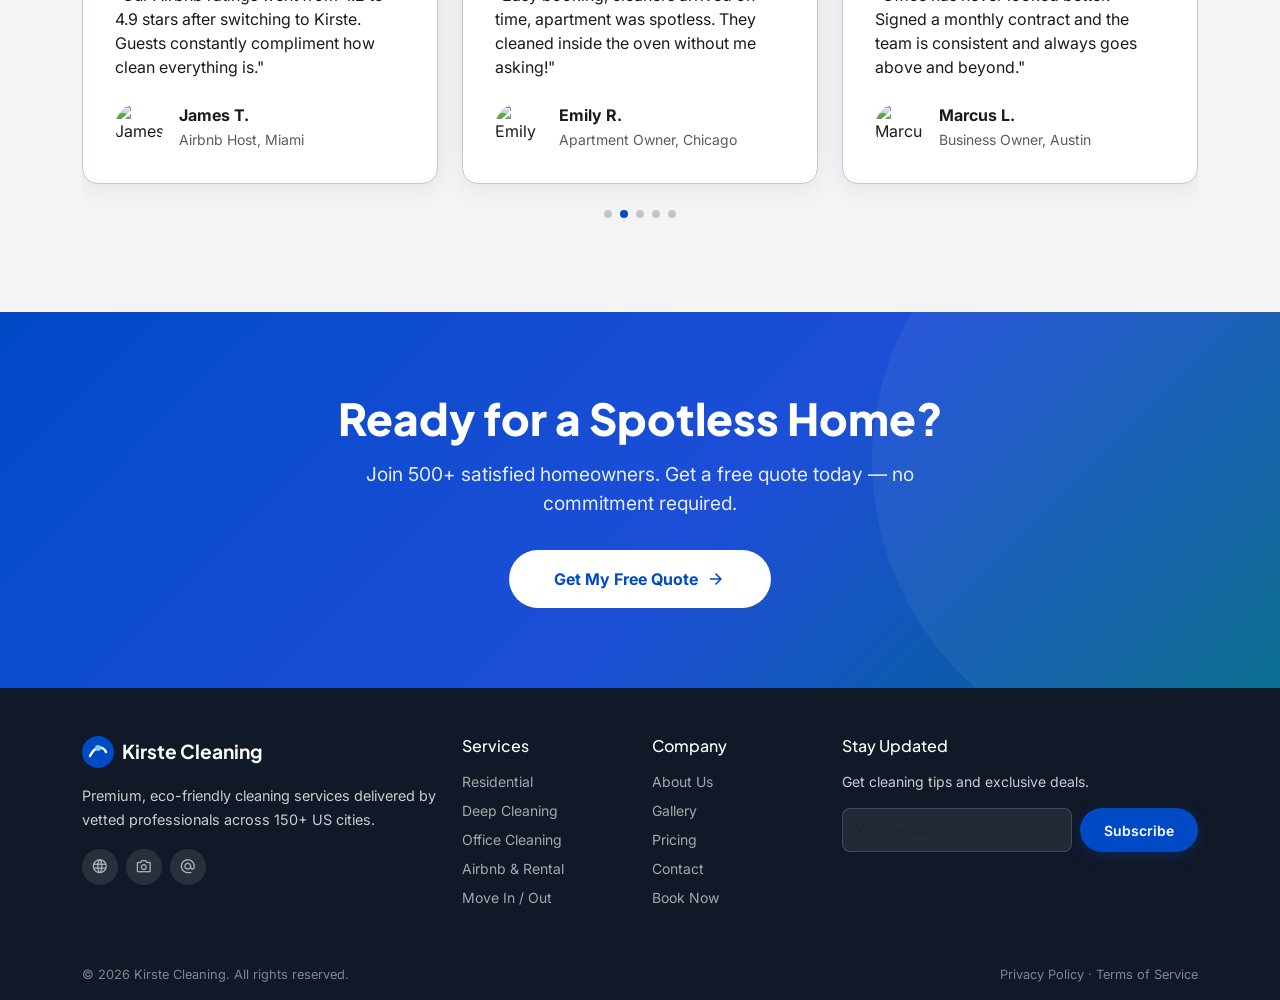
==== commit 9a38e4da: "fix: mobile overflow — responsive layout, hide decorative bleeds, fluid type" ====
--- a/index.html
+++ b/index.html
@@ -250,10 +250,10 @@
   <div class="container">
     <div class="row align-items-center g-5">
       <div class="col-lg-6" data-aos="fade-right">
-        <div class="position-relative">
+        <div class="position-relative overflow-hidden rounded-3">
           <video src="src/assets/vidoes/new.MOV" autoplay muted loop playsinline class="img-fluid rounded-3 shadow-lg position-relative" style="z-index:2;width:100%;object-fit:cover;max-height:420px"></video>
-          <div class="position-absolute" style="bottom:-1.5rem;right:-1.5rem;width:7rem;height:7rem;background:rgba(0,74,198,.08);border-radius:.75rem;z-index:1"></div>
-          <div class="position-absolute" style="top:-1.5rem;left:-1.5rem;width:5rem;height:5rem;border:2px solid rgba(0,74,198,.2);border-radius:.75rem;z-index:1"></div>
+          <div class="position-absolute d-none d-md-block" style="bottom:-1.5rem;right:-1.5rem;width:7rem;height:7rem;background:rgba(0,74,198,.08);border-radius:.75rem;z-index:1"></div>
+          <div class="position-absolute d-none d-md-block" style="top:-1.5rem;left:-1.5rem;width:5rem;height:5rem;border:2px solid rgba(0,74,198,.2);border-radius:.75rem;z-index:1"></div>
         </div>
       </div>
       <div class="col-lg-6" data-aos="fade-left" data-aos-delay="100">
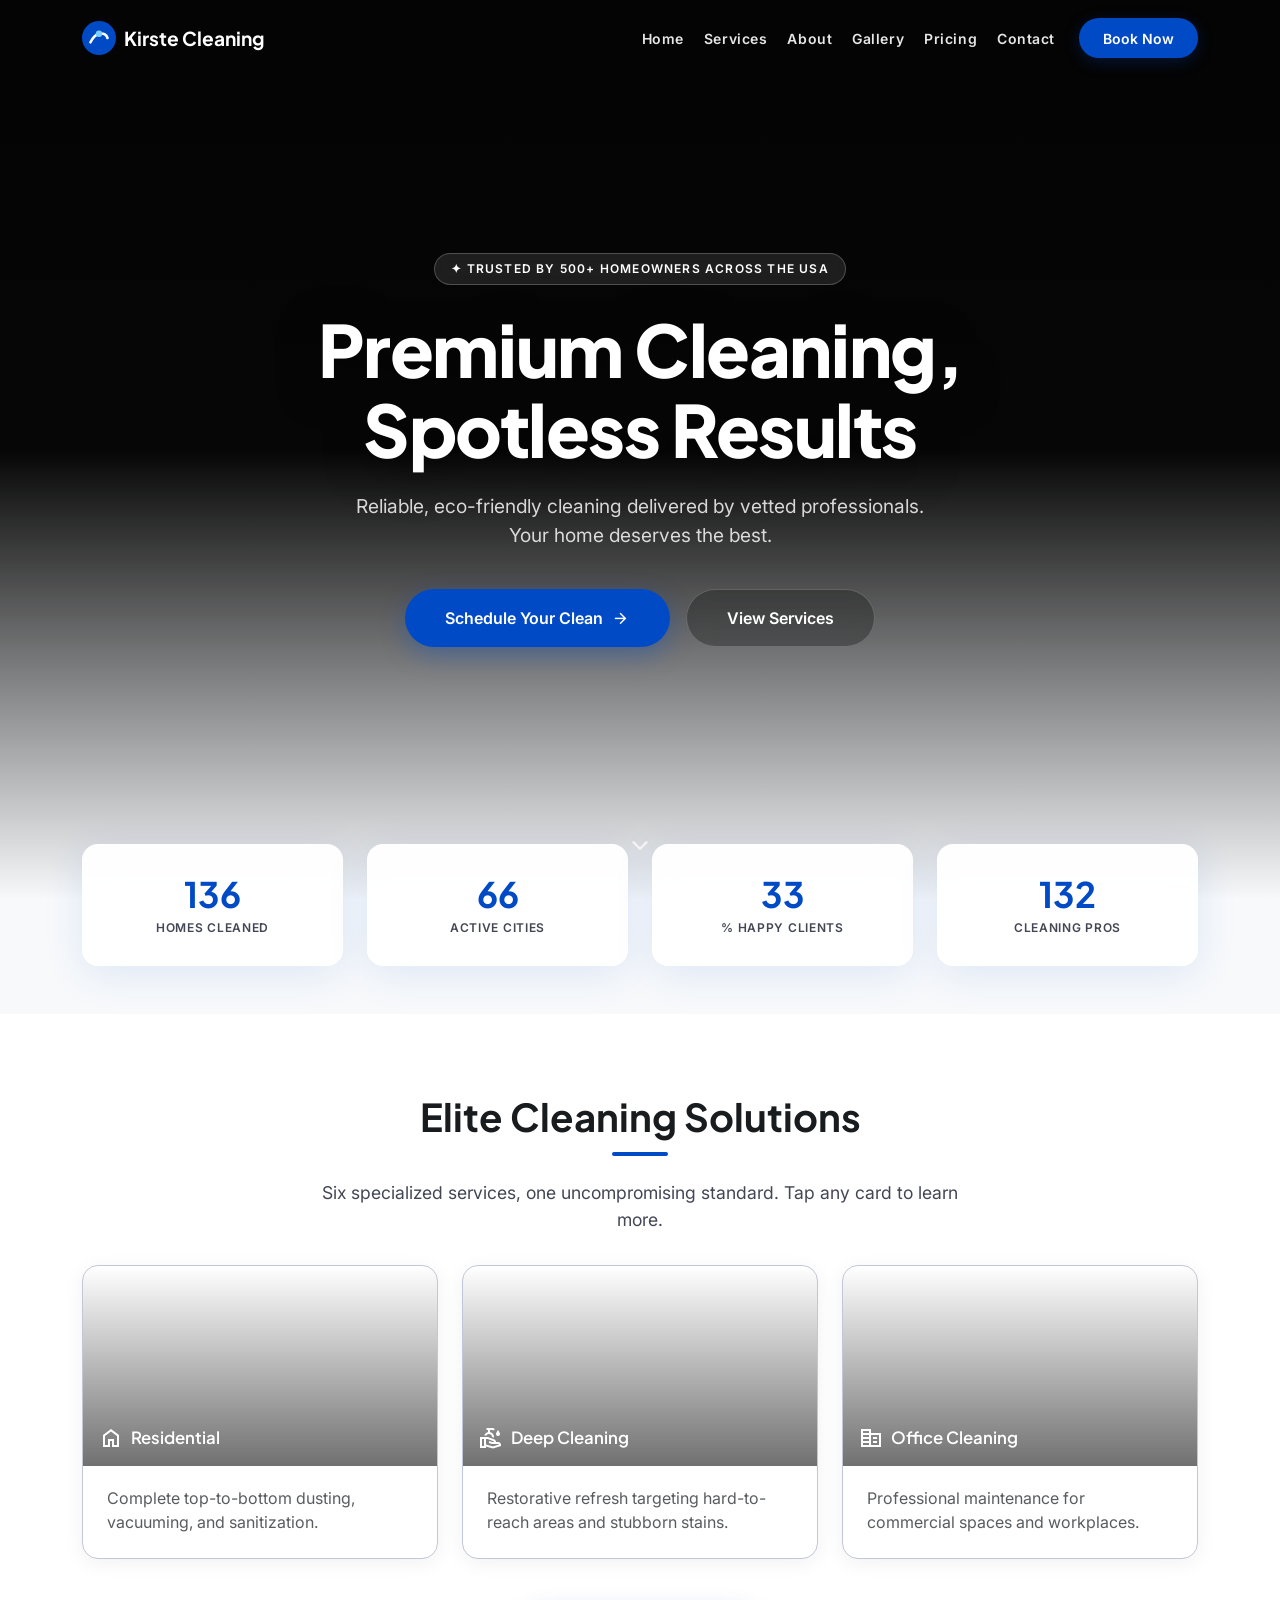
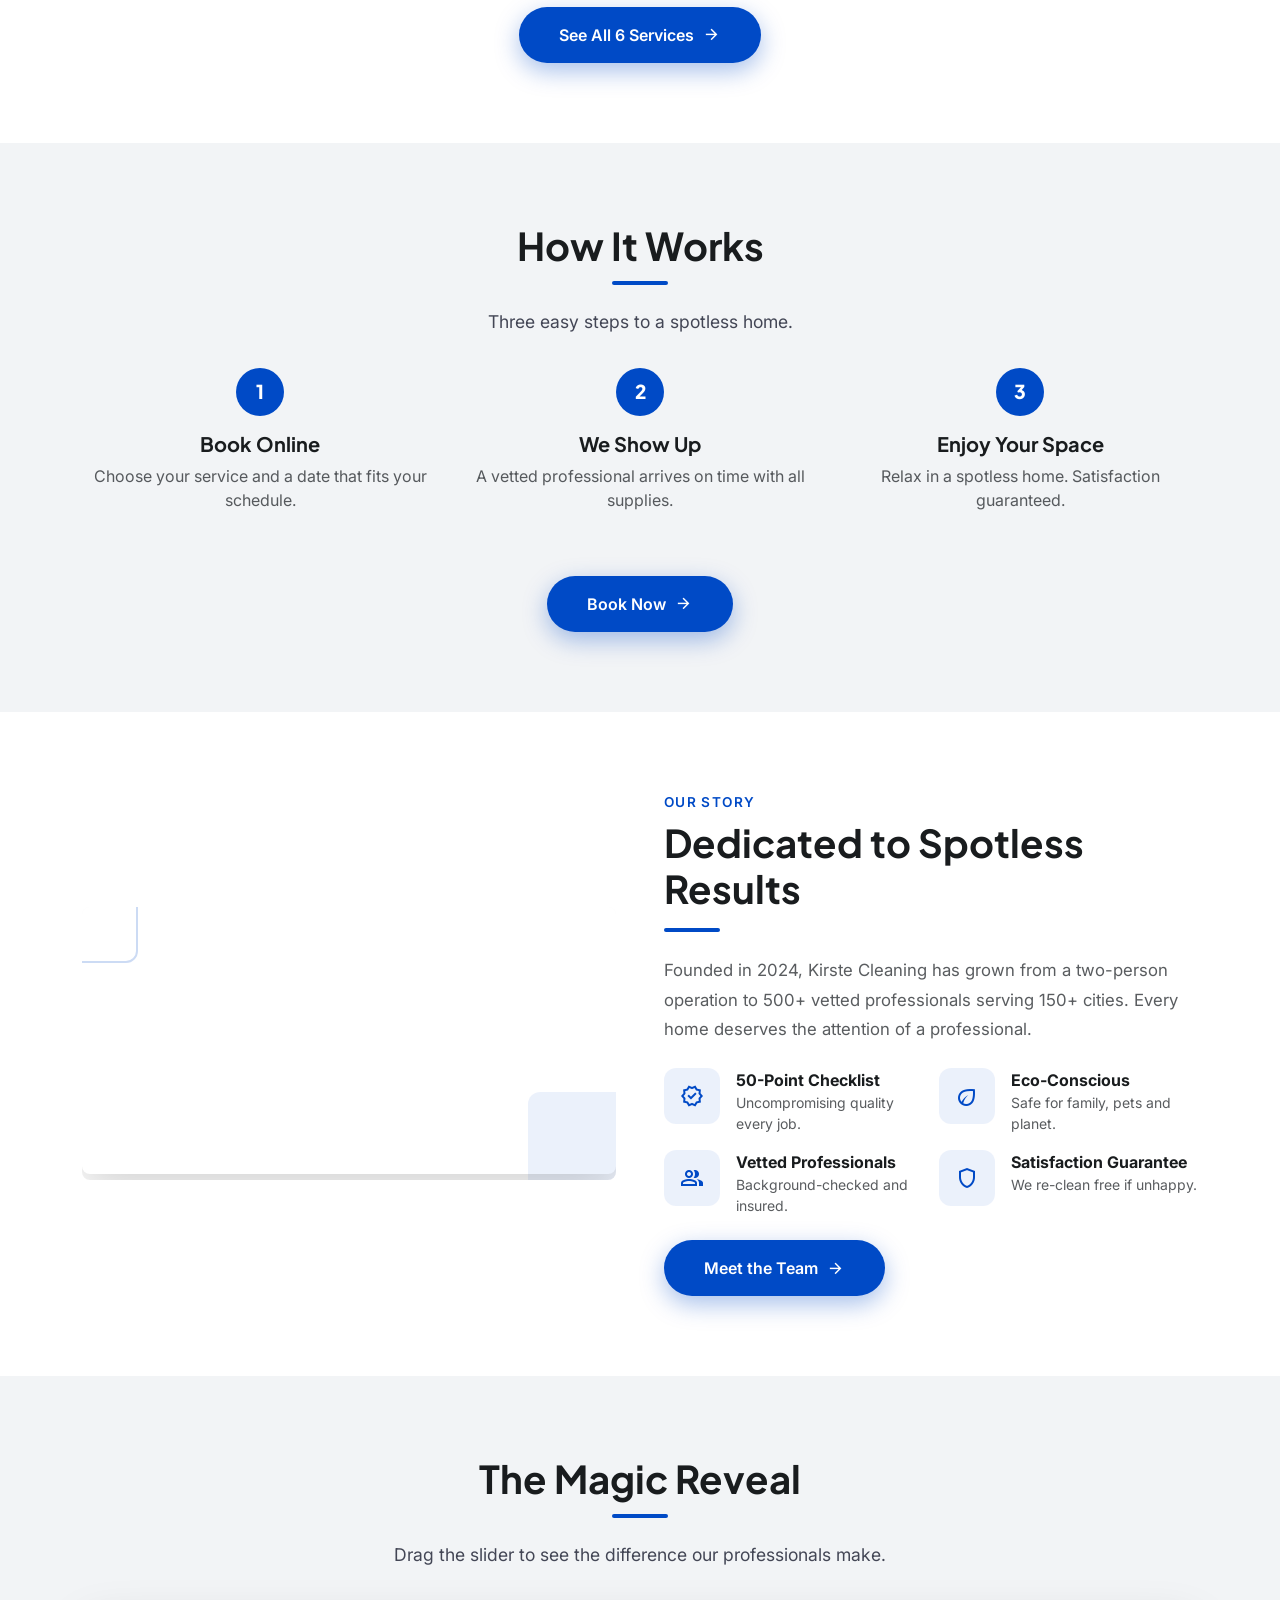
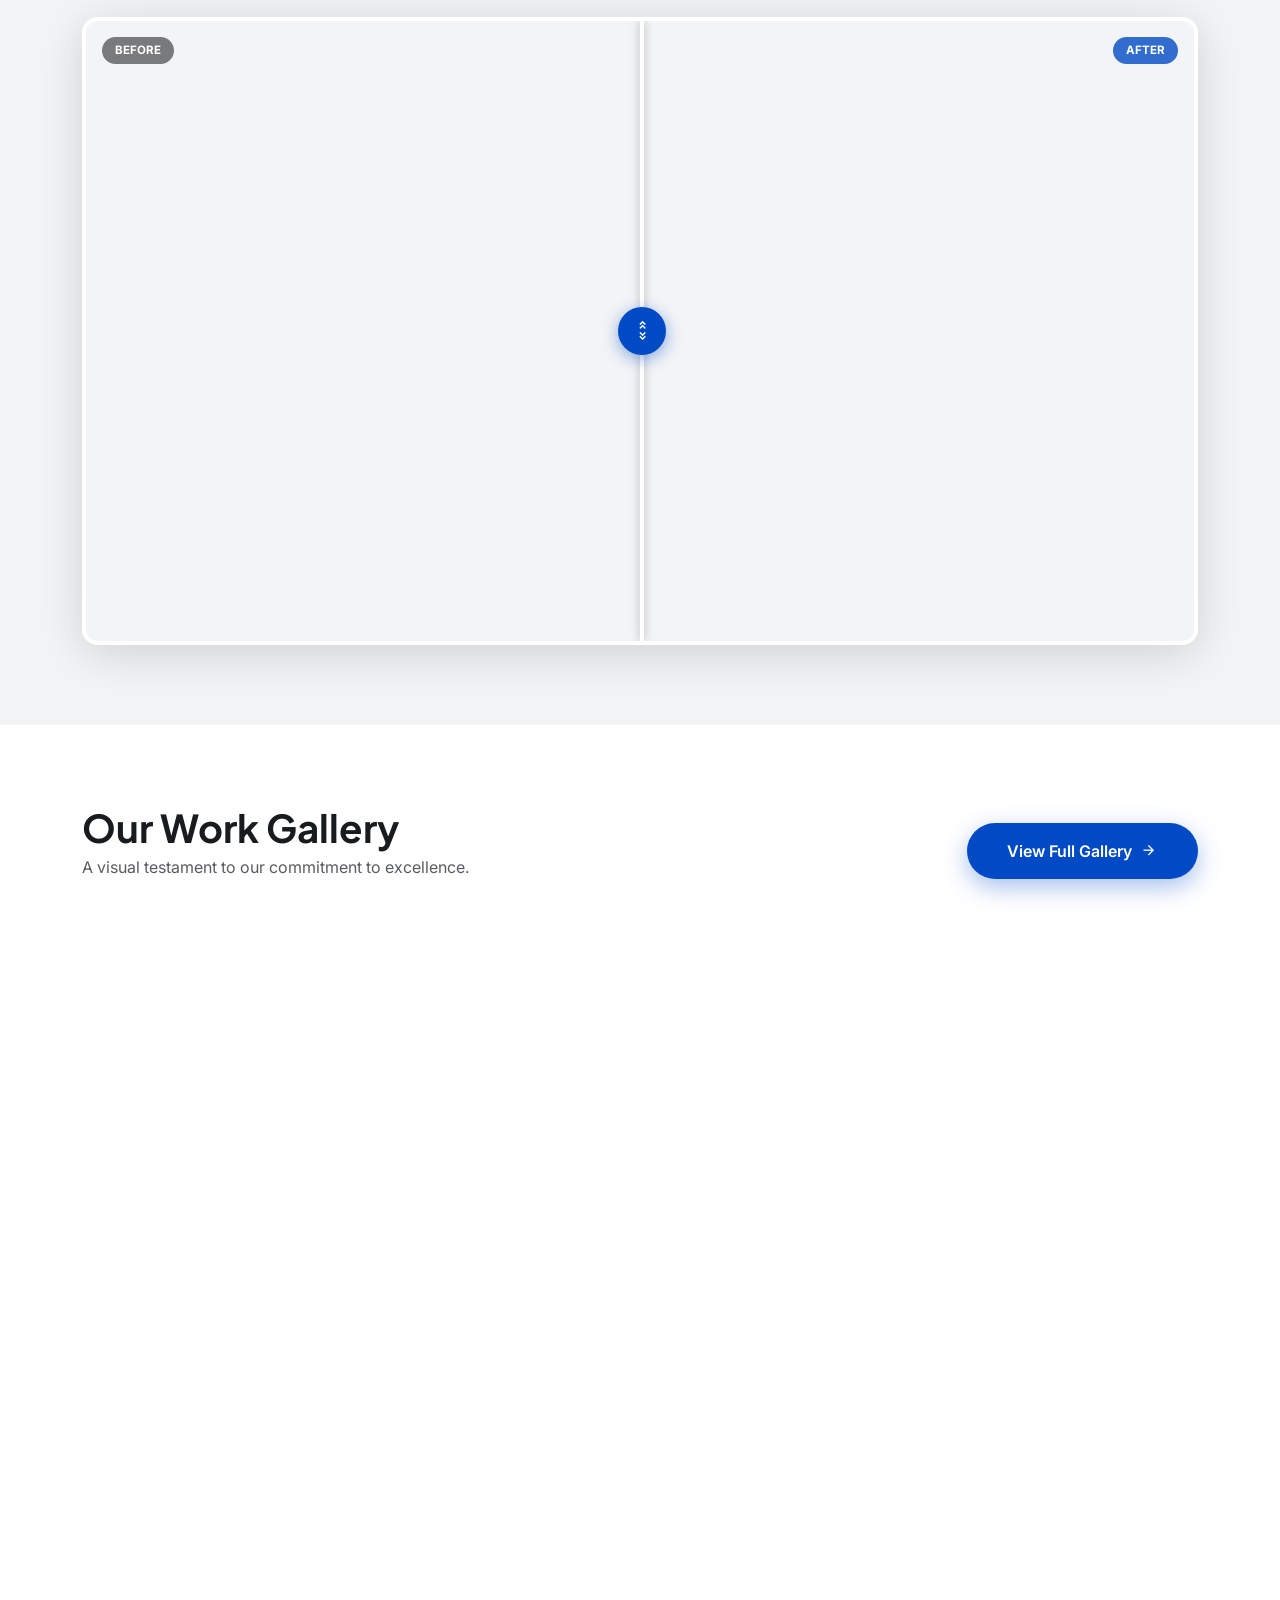
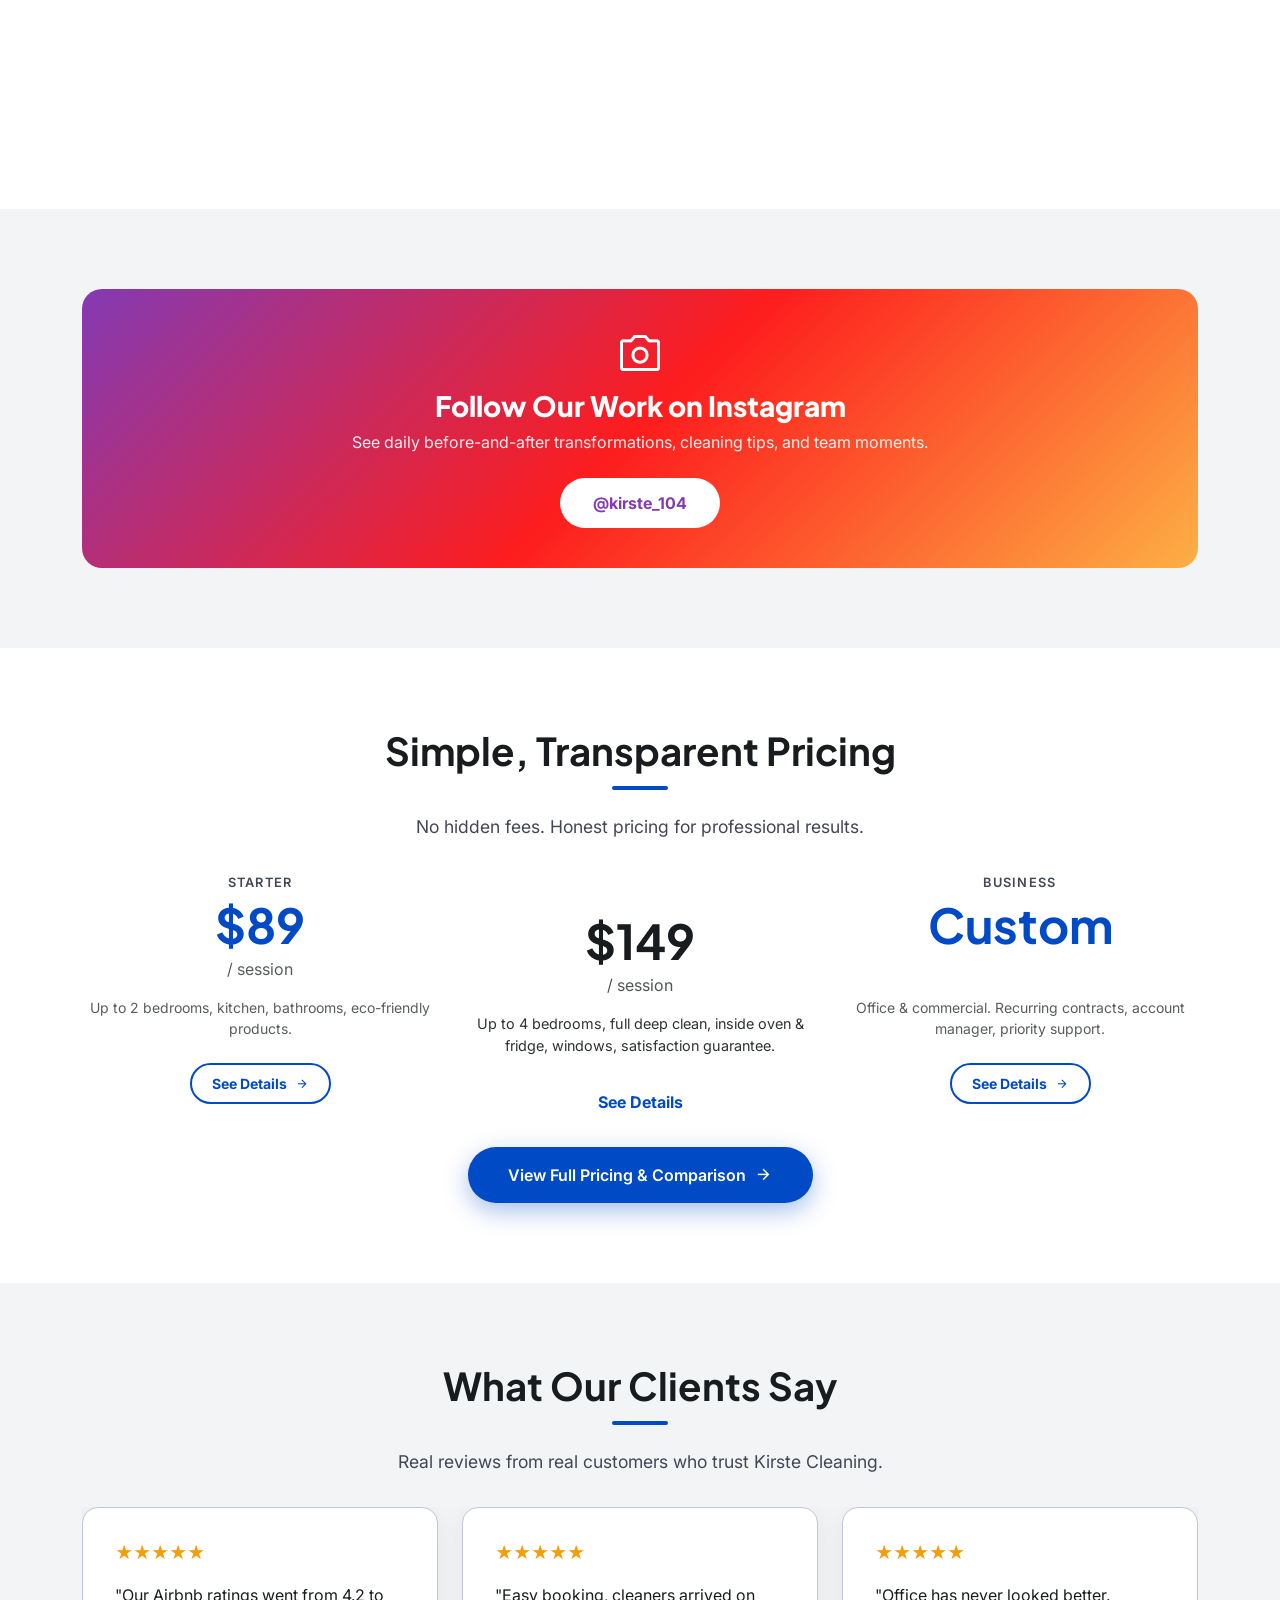
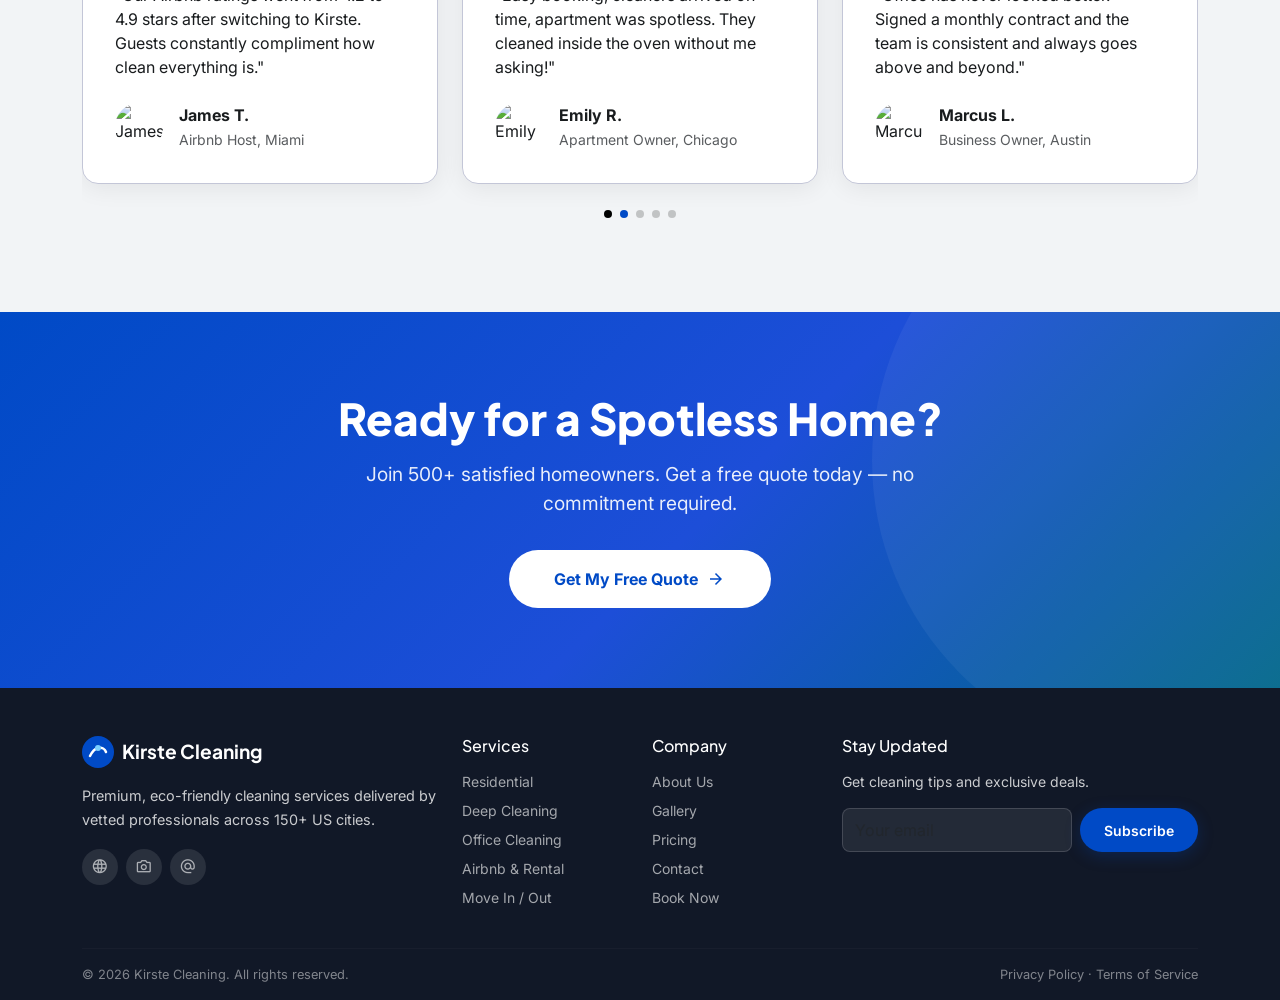
==== commit 8bc6e713: "fix: mobile nav solid panel + hero video preload for faster load" ====
--- a/index.html
+++ b/index.html
@@ -5,6 +5,8 @@
   <meta name="viewport" content="width=device-width, initial-scale=1.0" />
   <title>Kirste Cleaning | Premium Professional Cleaning Across the USA</title>
   <meta name="description" content="Kirste Cleaning — premium, eco-friendly cleaning services across 150+ US cities. Book online today." />
+  <!-- Preload hero video for faster start -->
+  <link rel="preload" href="src/assets/vidoes/Herobgvideo.MOV" as="video" type="video/mp4" fetchpriority="high" />
   <link rel="stylesheet" href="https://cdn.jsdelivr.net/npm/bootstrap@5.3.3/dist/css/bootstrap.min.css" />
   <link rel="preconnect" href="https://fonts.googleapis.com" />
   <link rel="preconnect" href="https://fonts.gstatic.com" crossorigin />
@@ -29,6 +31,16 @@
   .btn-book:hover{background:var(--primary-container);color:#fff;transform:scale(1.04)}
   .navbar-toggler{border-color:rgba(255,255,255,.4)} .navbar-toggler-icon{filter:invert(1)}
   #navbar.scrolled .navbar-toggler{border-color:var(--outline-variant)} #navbar.scrolled .navbar-toggler-icon{filter:none}
+  /* Mobile nav dropdown — solid background so it doesn't bleed over hero */
+  @media(max-width:991px){
+    #navbar .navbar-collapse{background:rgba(5,20,60,.97);backdrop-filter:blur(16px);-webkit-backdrop-filter:blur(16px);border-radius:0 0 1rem 1rem;padding:.75rem 1.25rem 1.25rem;margin-top:.5rem;box-shadow:0 8px 32px rgba(0,0,0,.3)}
+    #navbar.scrolled .navbar-collapse{background:rgba(255,255,255,.98);box-shadow:0 8px 24px rgba(0,74,198,.1)}
+    #navbar.scrolled .navbar-collapse .nav-link{color:var(--on-surface)!important}
+    #navbar.scrolled .navbar-collapse .nav-link:hover{color:var(--primary)!important}
+    .navbar-collapse .nav-link{color:rgba(255,255,255,.92)!important;padding:.6rem .5rem;border-bottom:1px solid rgba(255,255,255,.08)}
+    .navbar-collapse .nav-link:last-of-type{border-bottom:none}
+    .navbar-collapse .btn-book{margin-top:.75rem;width:100%;text-align:center}
+  }
   /* Hero */
   #hero{position:relative;height:100vh;display:flex;align-items:center;justify-content:center;overflow:hidden}
   .hero-bg{position:absolute;inset:0;overflow:hidden}
@@ -148,7 +160,7 @@
 <!-- HERO -->
 <section id="hero">
   <div class="hero-bg">
-    <video autoplay muted loop playsinline poster="">
+    <video autoplay muted loop playsinline preload="auto" fetchpriority="high" style="background:#0a0a0a">
       <source src="src/assets/vidoes/Herobgvideo.MOV" type="video/mp4">
     </video>
   </div>
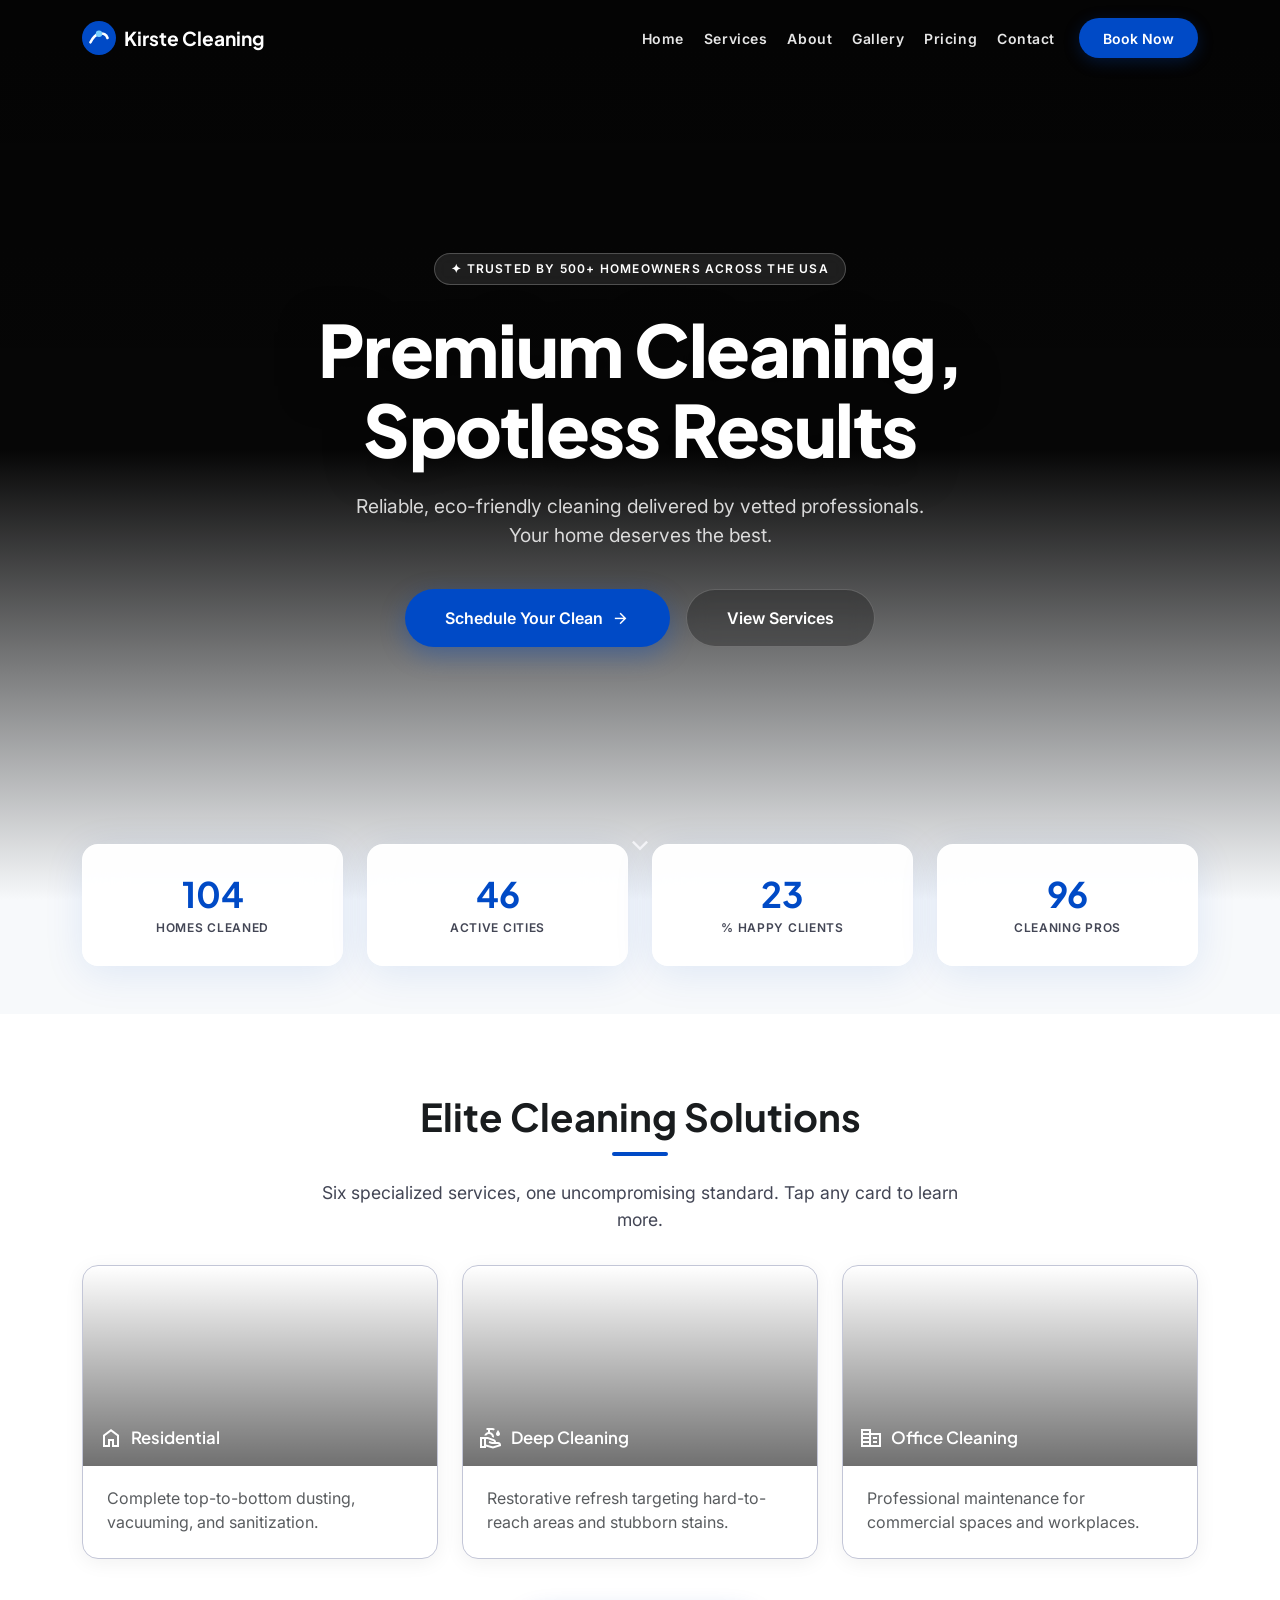
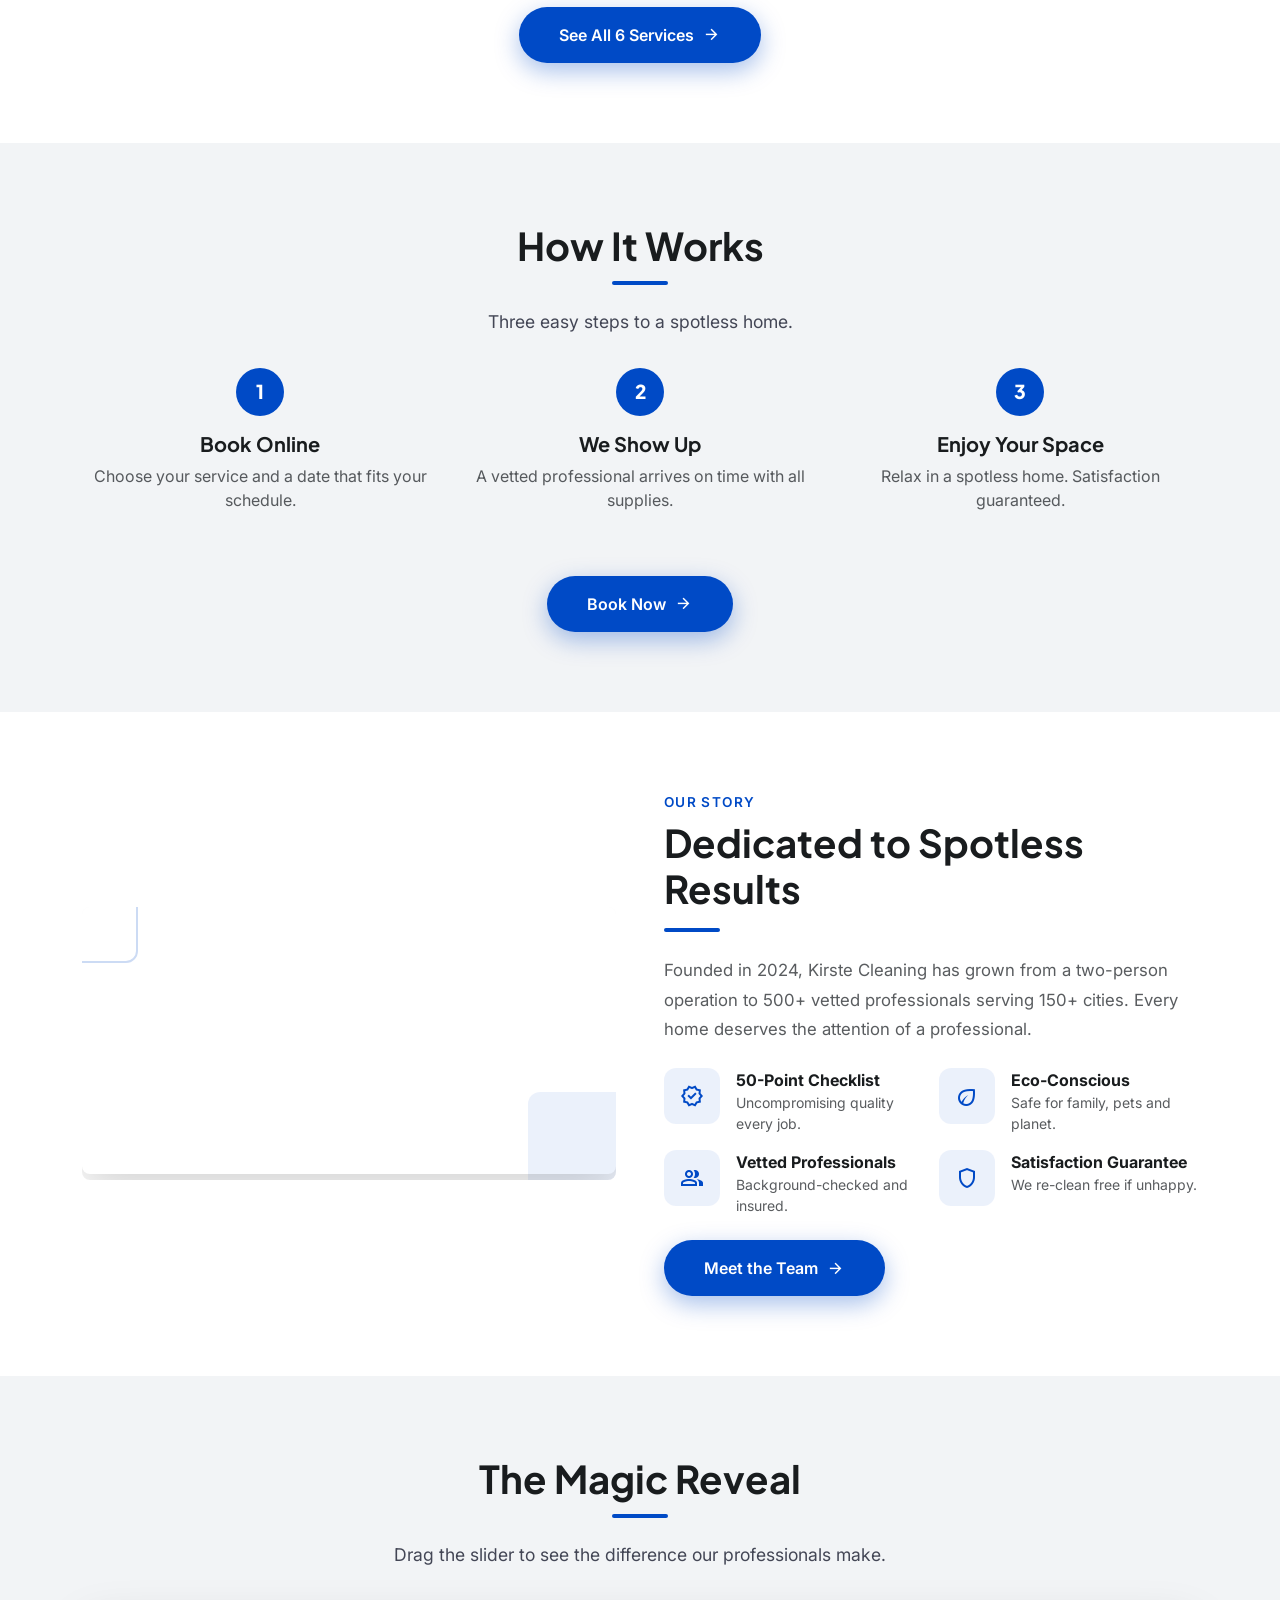
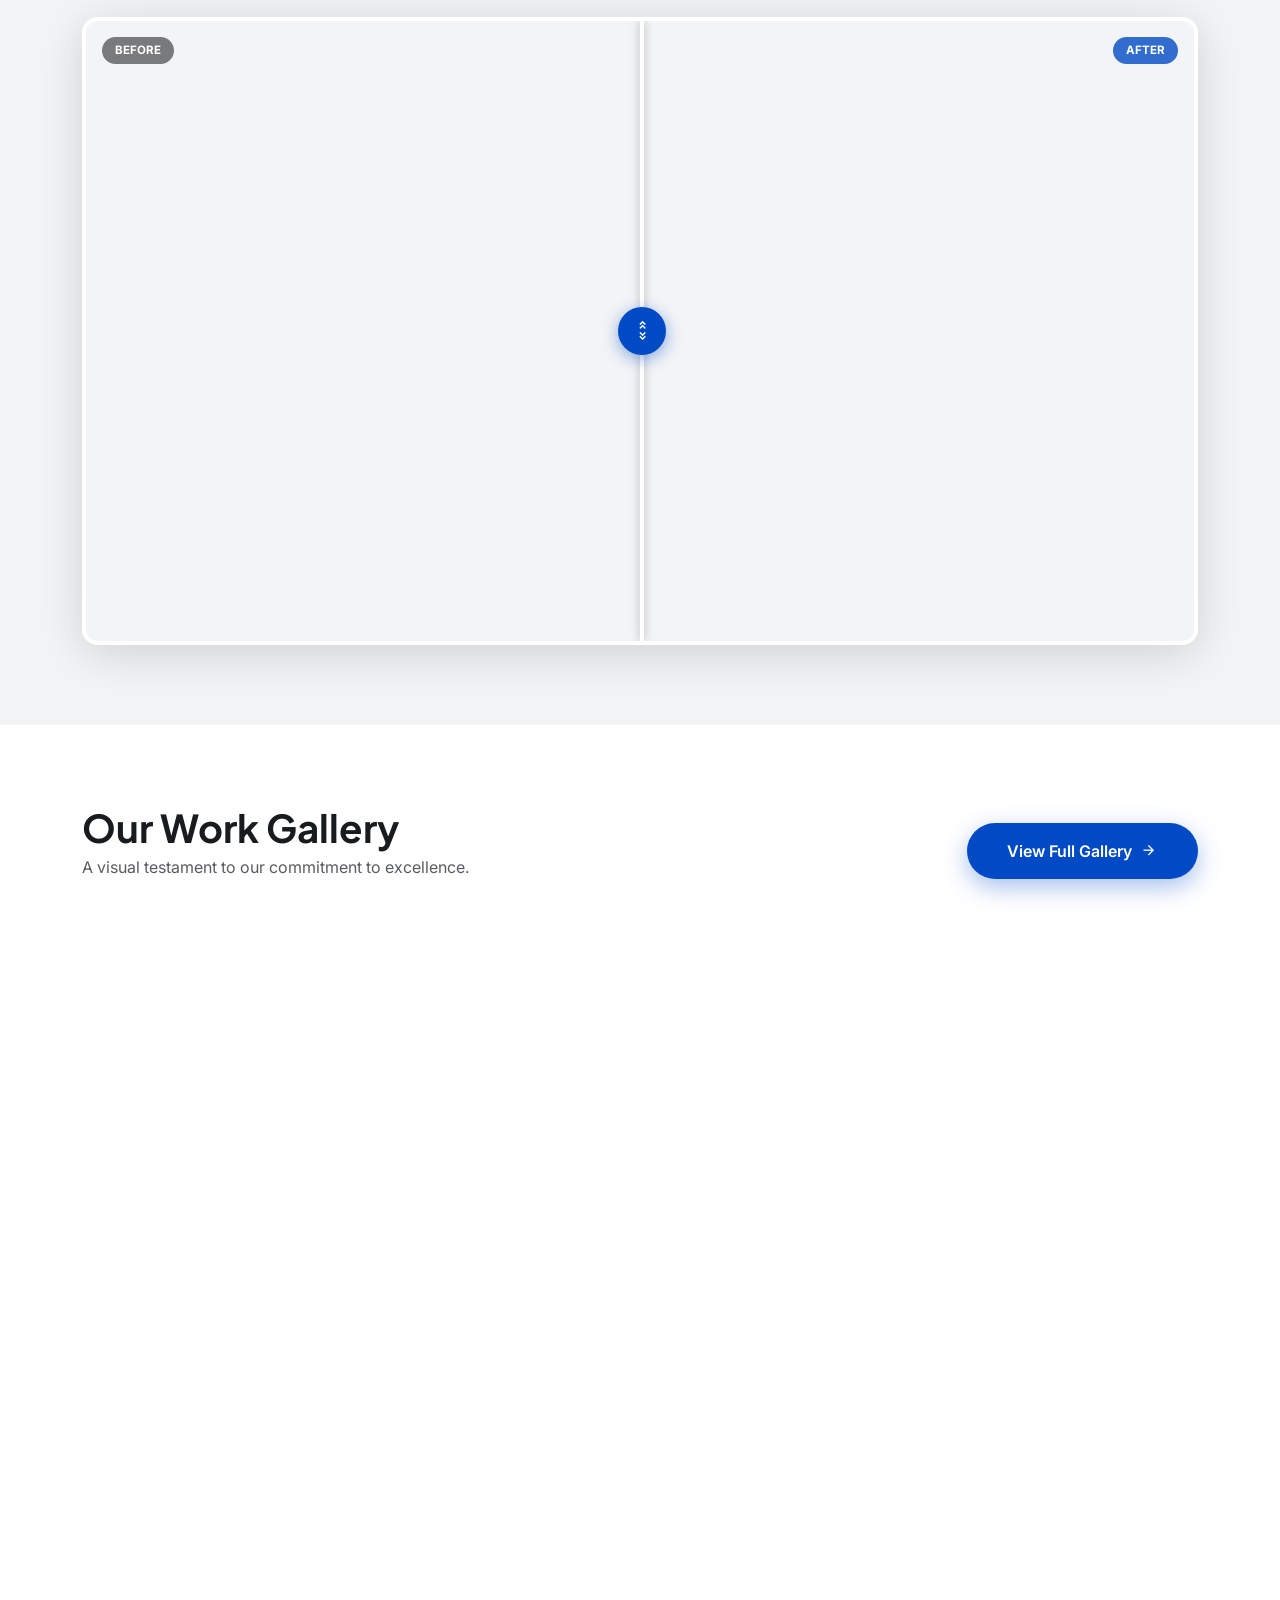
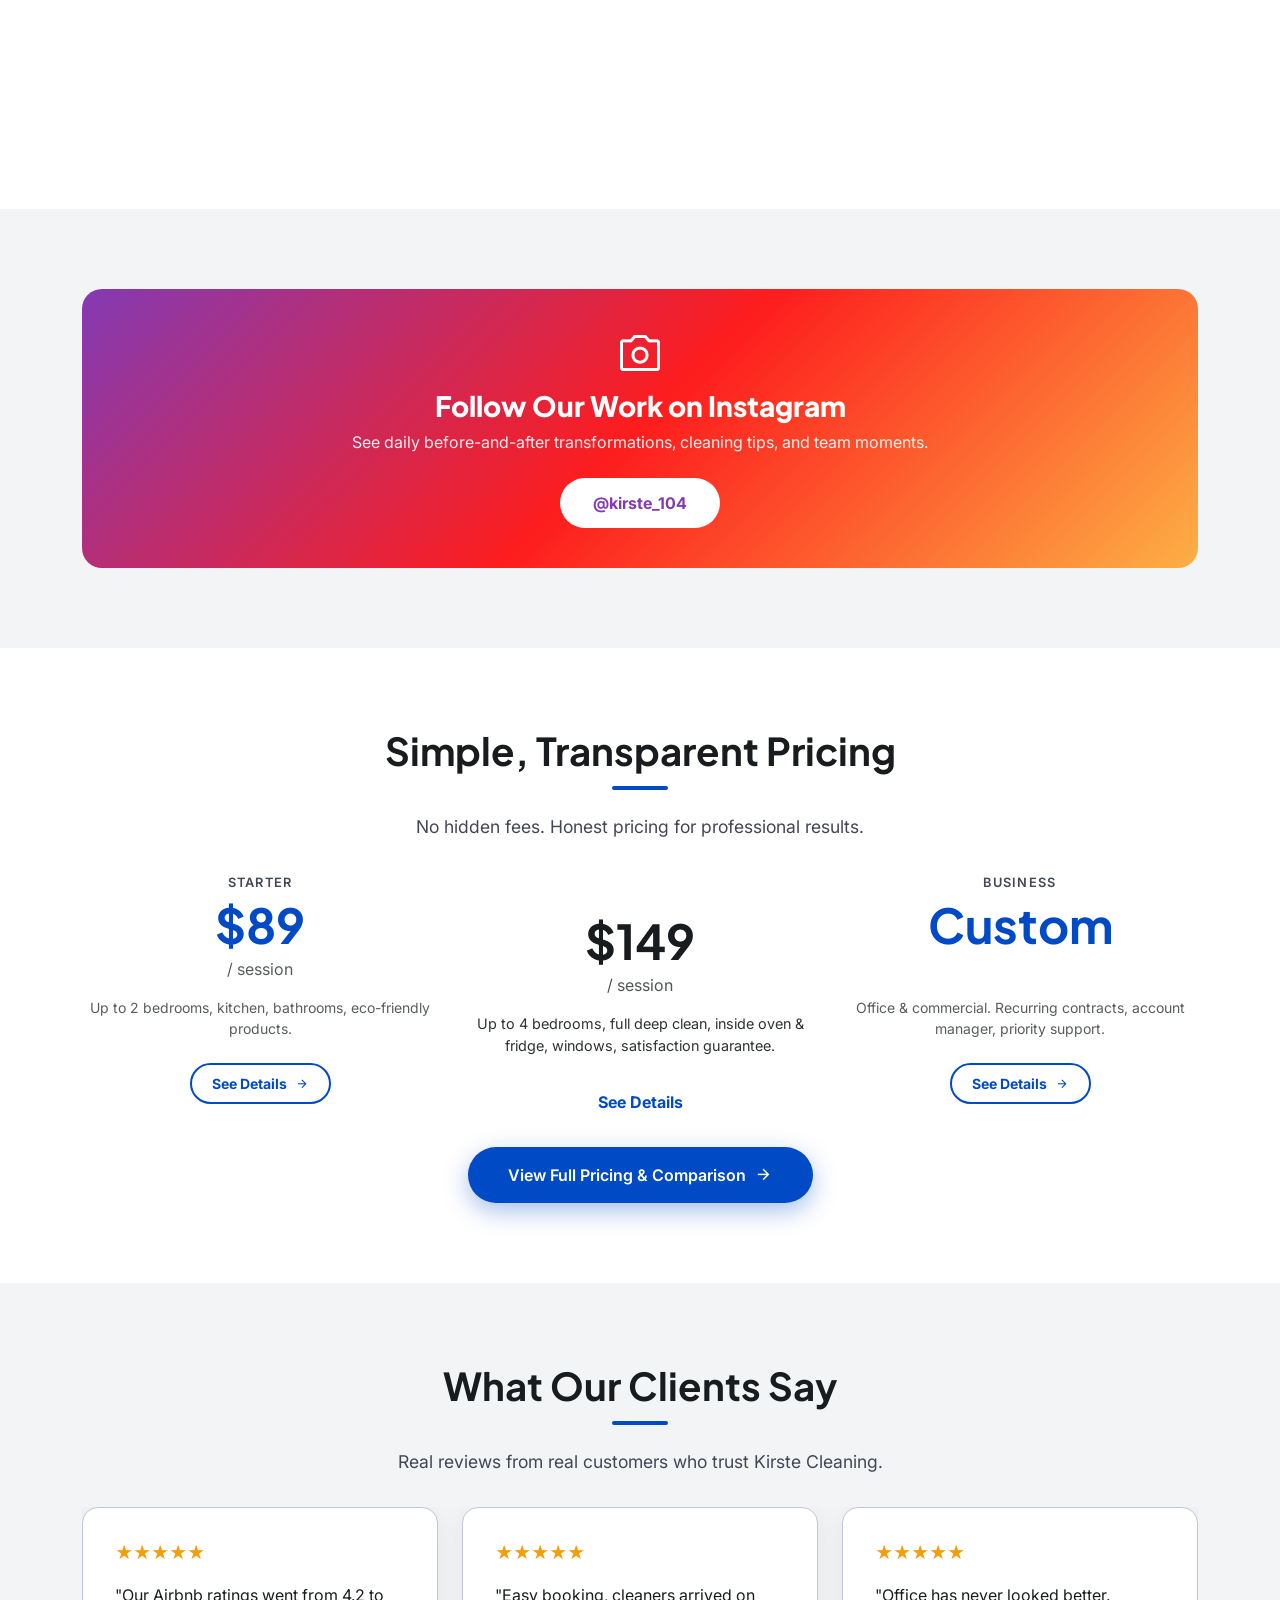
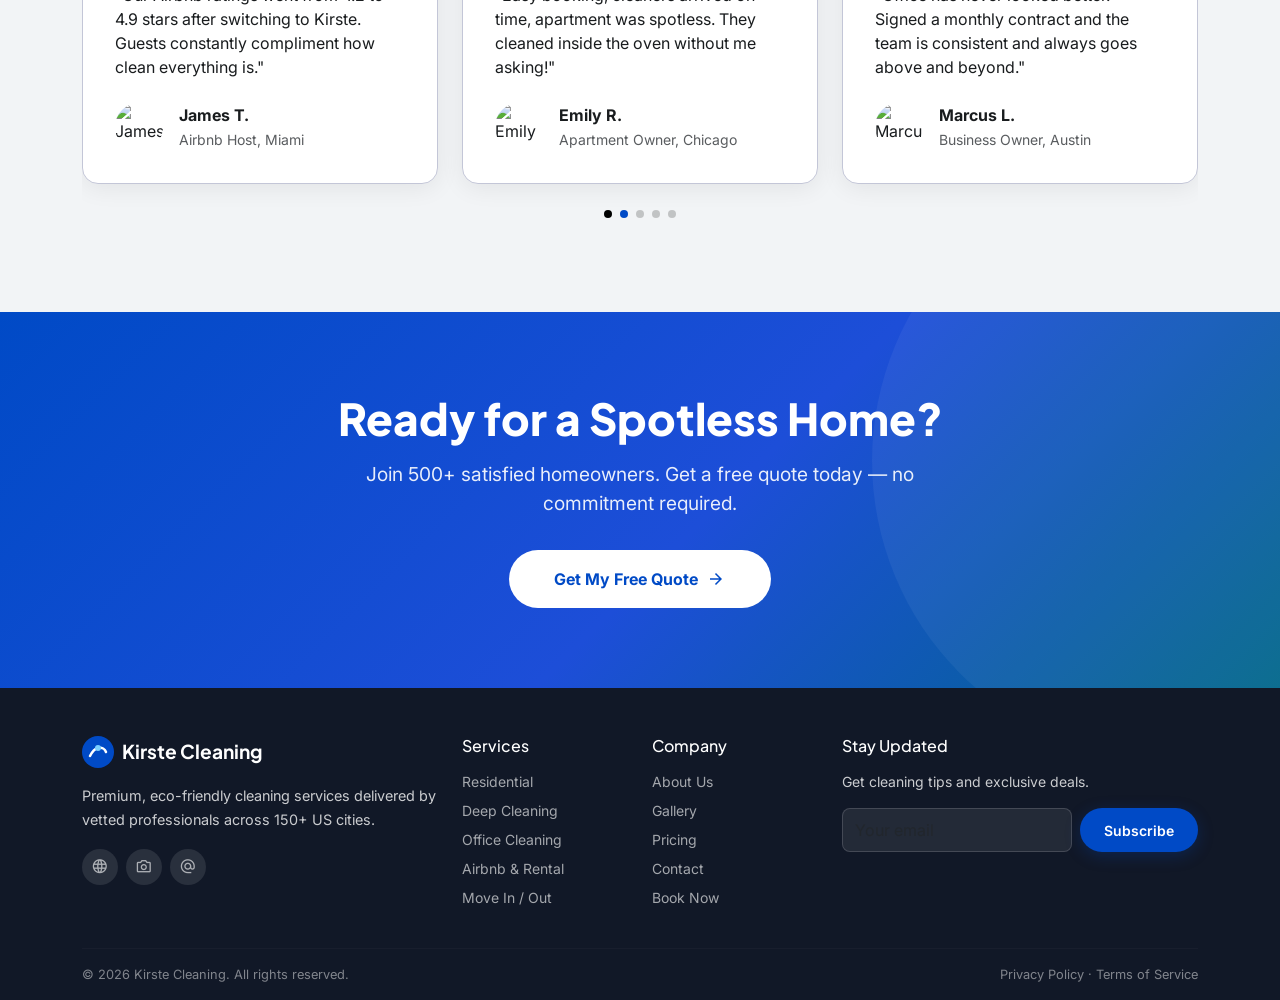
==== commit 542fba82: "fix: review panel text overlap + mobile keyboard page jump + input zoom" ====
--- a/index.html
+++ b/index.html
@@ -42,7 +42,7 @@
     .navbar-collapse .btn-book{margin-top:.75rem;width:100%;text-align:center}
   }
   /* Hero */
-  #hero{position:relative;height:100vh;display:flex;align-items:center;justify-content:center;overflow:hidden}
+  #hero{position:relative;height:100vh;height:100dvh;display:flex;align-items:center;justify-content:center;overflow:hidden}
   .hero-bg{position:absolute;inset:0;overflow:hidden}
   .hero-bg video{width:100%;height:100%;object-fit:cover;display:block}
   .hero-overlay{position:absolute;inset:0;background:linear-gradient(to bottom,rgba(0,0,0,.62),rgba(0,0,0,.4),var(--background));z-index:1}
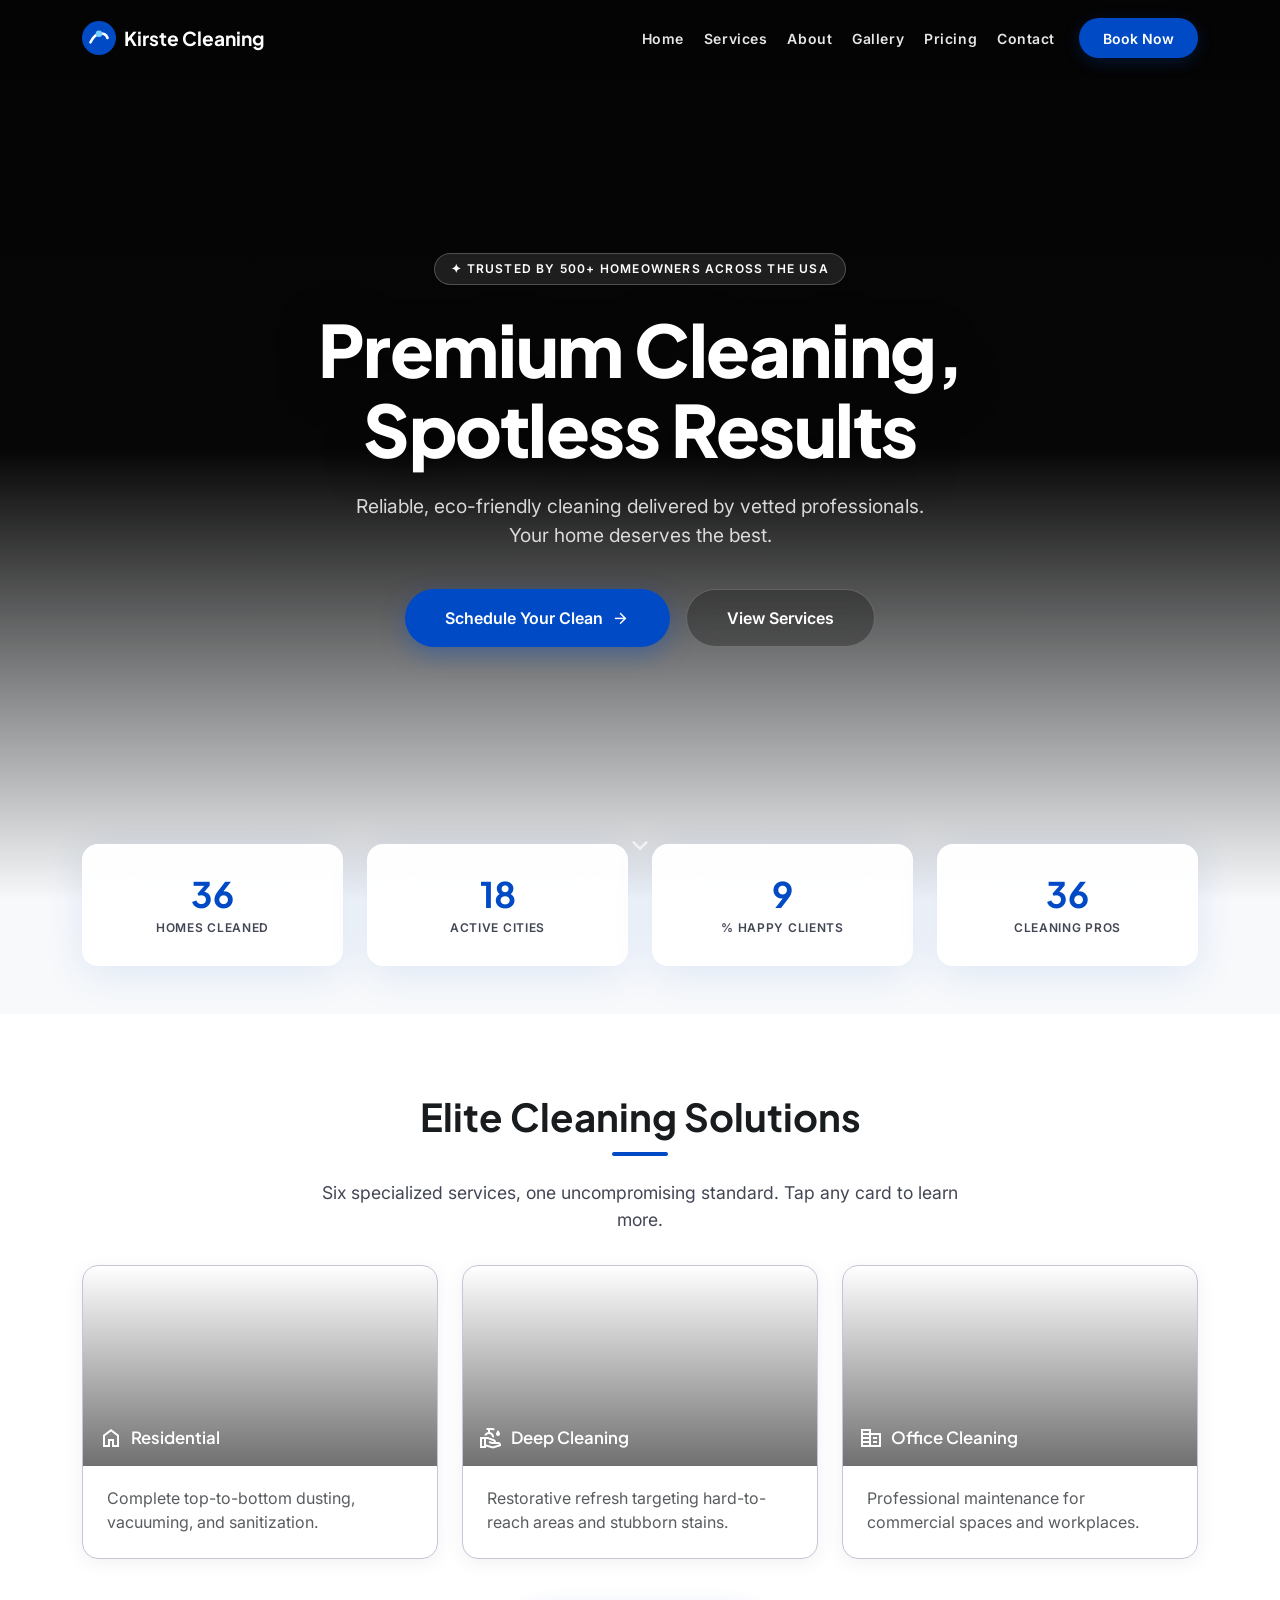
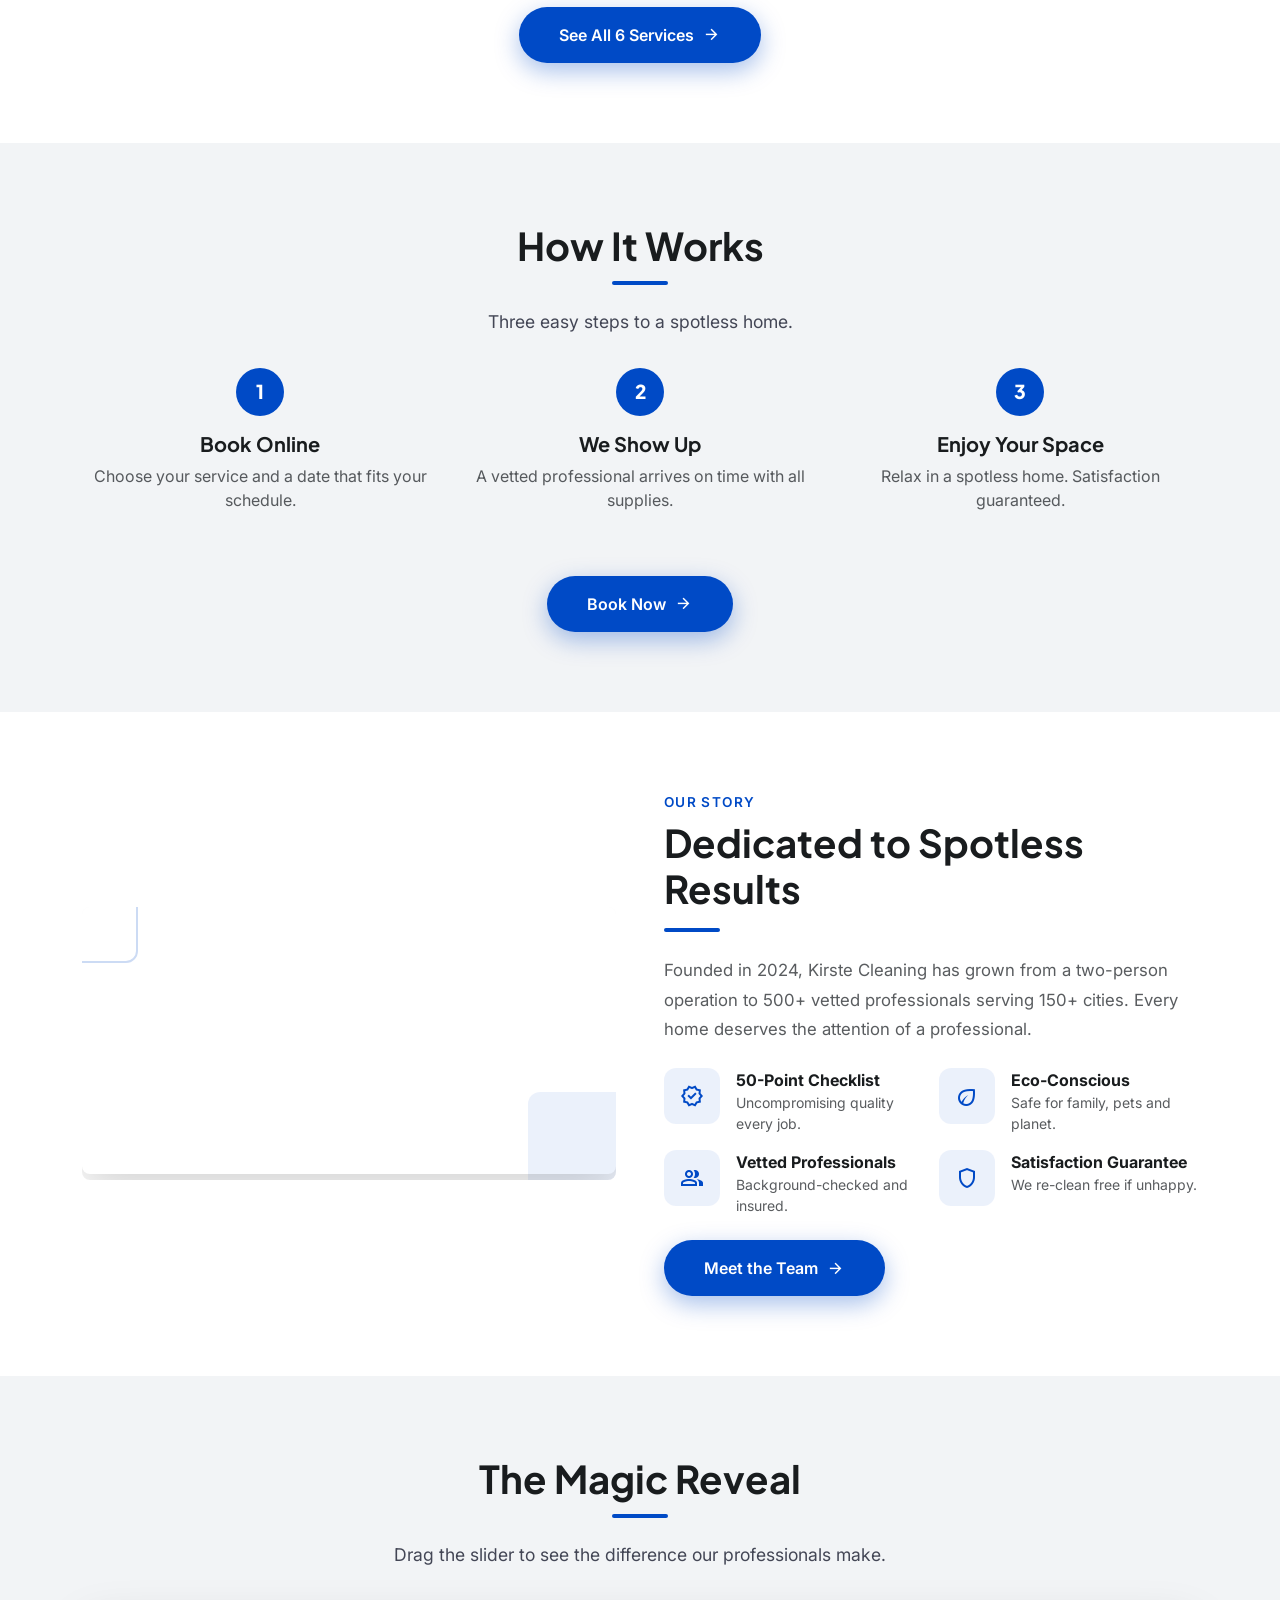
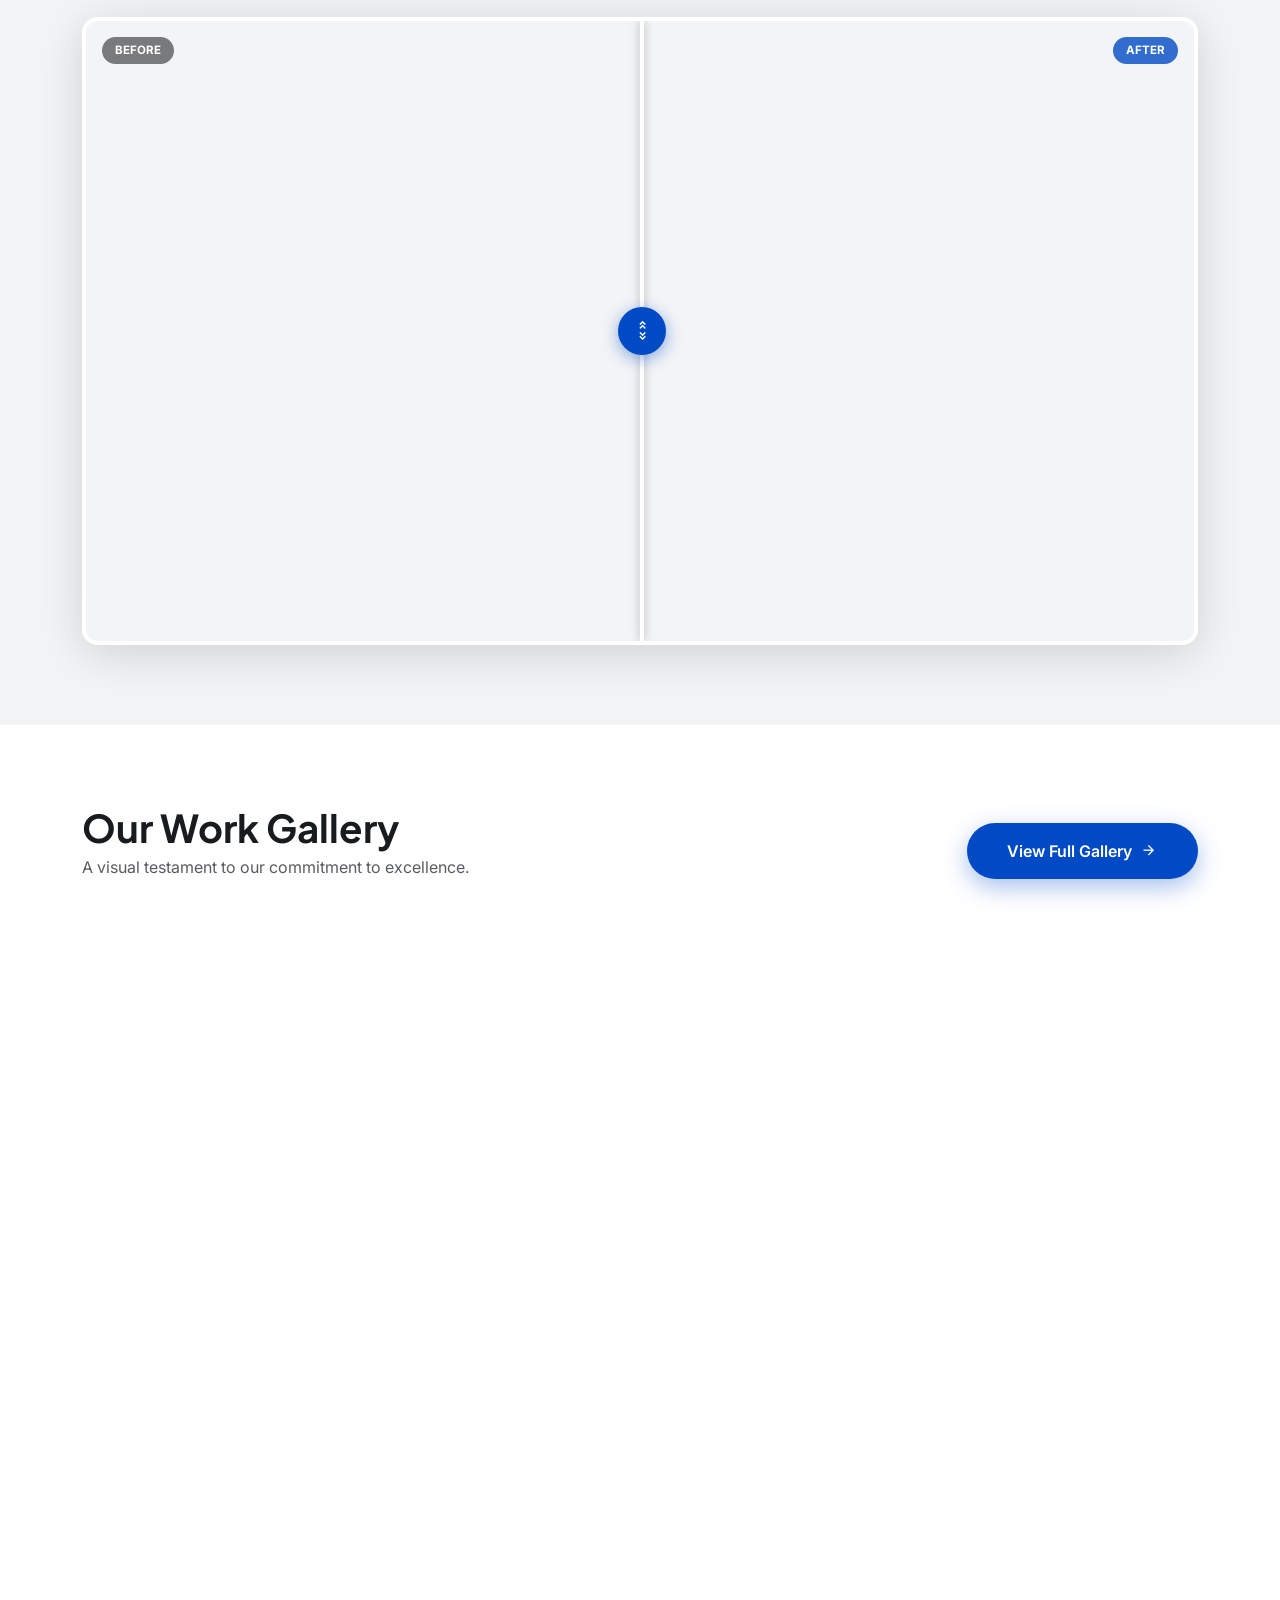
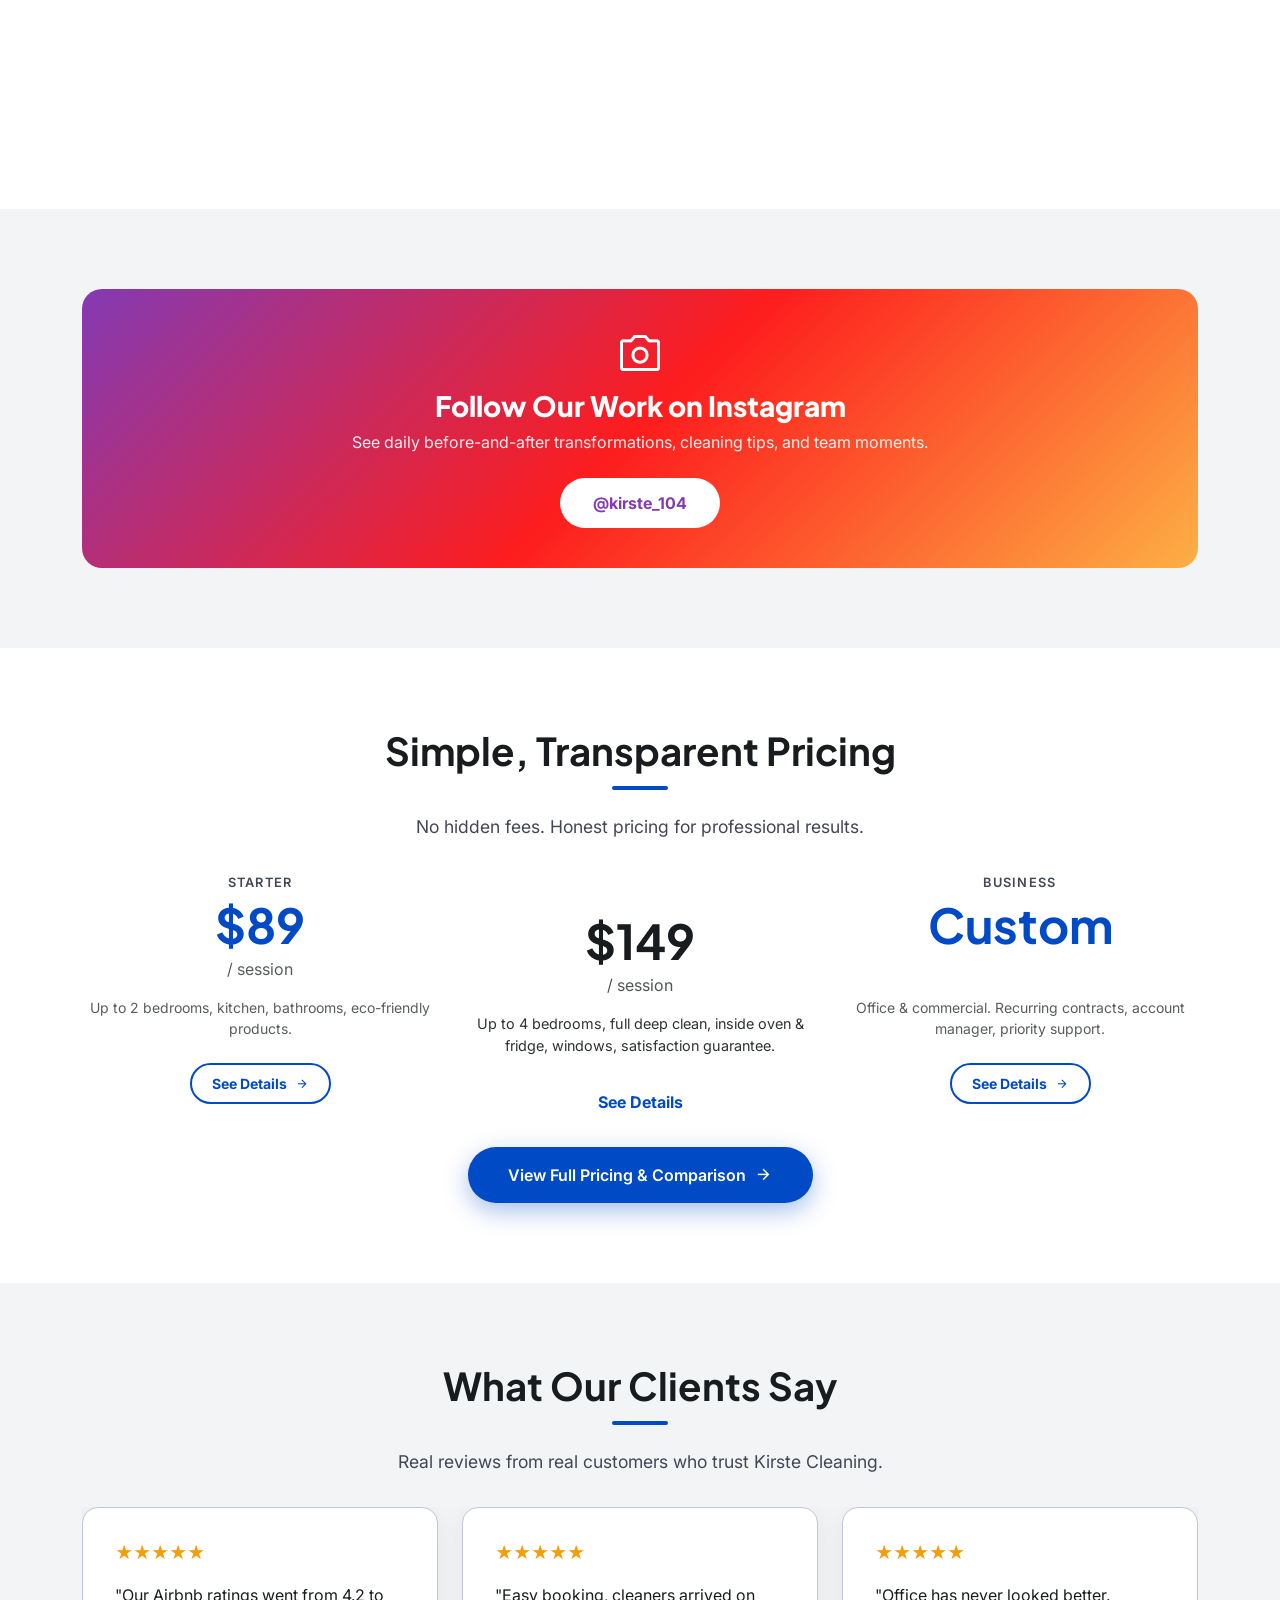
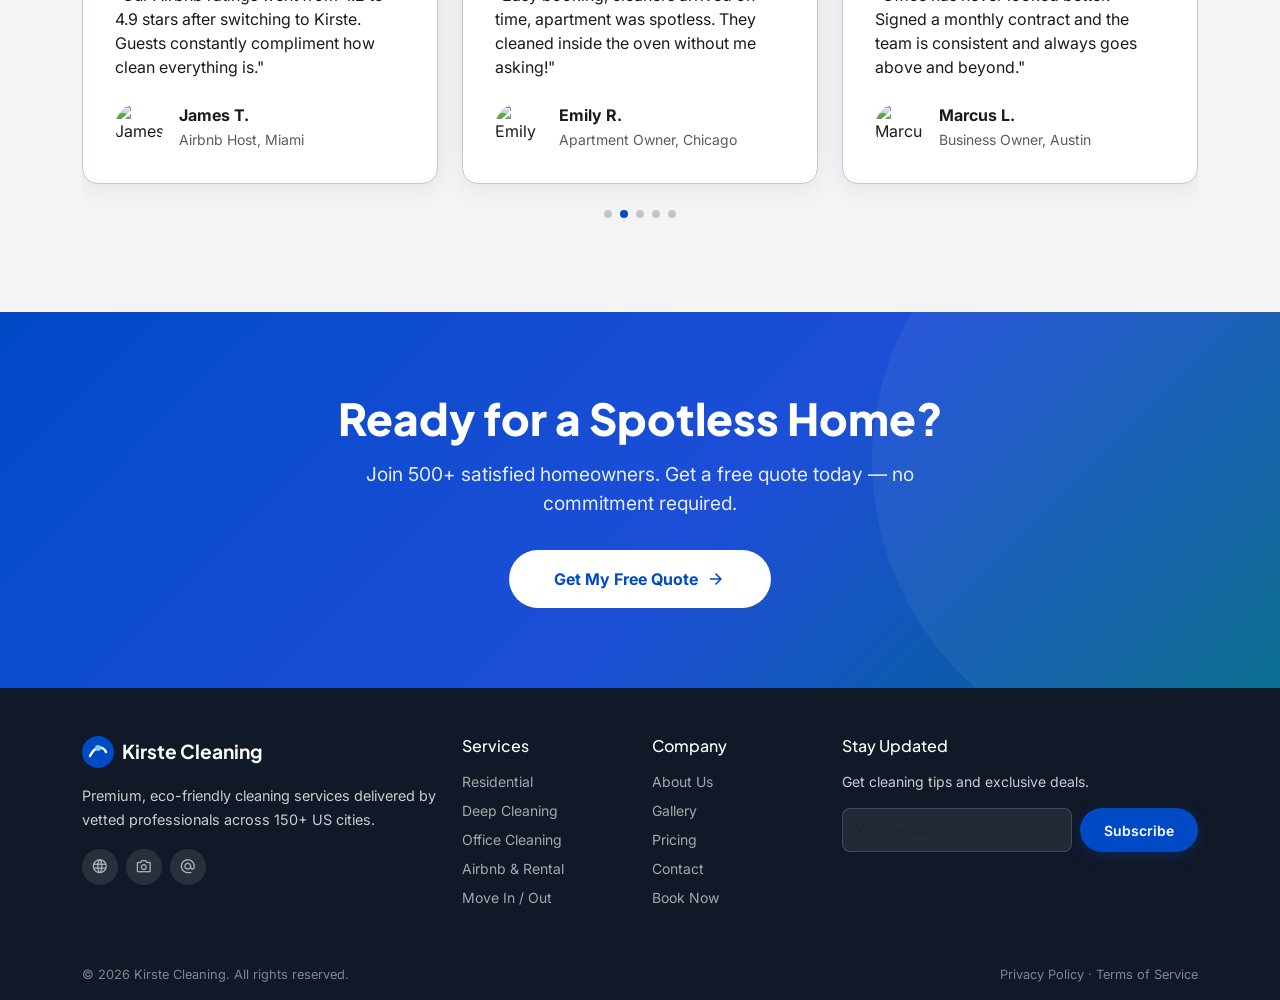
==== commit 6b015299: "fix: comprehensive mobile overflow — global lock, tablet margins, all bleed sources" ====
--- a/index.html
+++ b/index.html
@@ -16,8 +16,8 @@
   <link rel="stylesheet" href="https://cdn.jsdelivr.net/npm/swiper@11/swiper-bundle.min.css" />
 <style>
   :root { --primary:#004ac6; --primary-container:#2563eb; --secondary:#00668a; --background:#f7f9fb; --surface-low:#f2f4f6; --on-surface:#191c1e; --on-surface-variant:#434655; --outline-variant:#c3c6d7; }
-  *,*::before,*::after{box-sizing:border-box} html{scroll-behavior:smooth}
-  body{font-family:'Inter',sans-serif;background:var(--background);color:var(--on-surface);overflow-x:hidden}
+  *,*::before,*::after{box-sizing:border-box} html{scroll-behavior:smooth;overflow-x:hidden}
+  body{font-family:'Inter',sans-serif;background:var(--background);color:var(--on-surface);overflow-x:hidden;max-width:100%}
   h1,h2,h3,h4,h5,h6{font-family:'Plus Jakarta Sans',sans-serif}
   /* Navbar */
   #navbar{position:fixed;top:0;width:100%;z-index:1050;transition:all .4s;padding:1rem 0}
